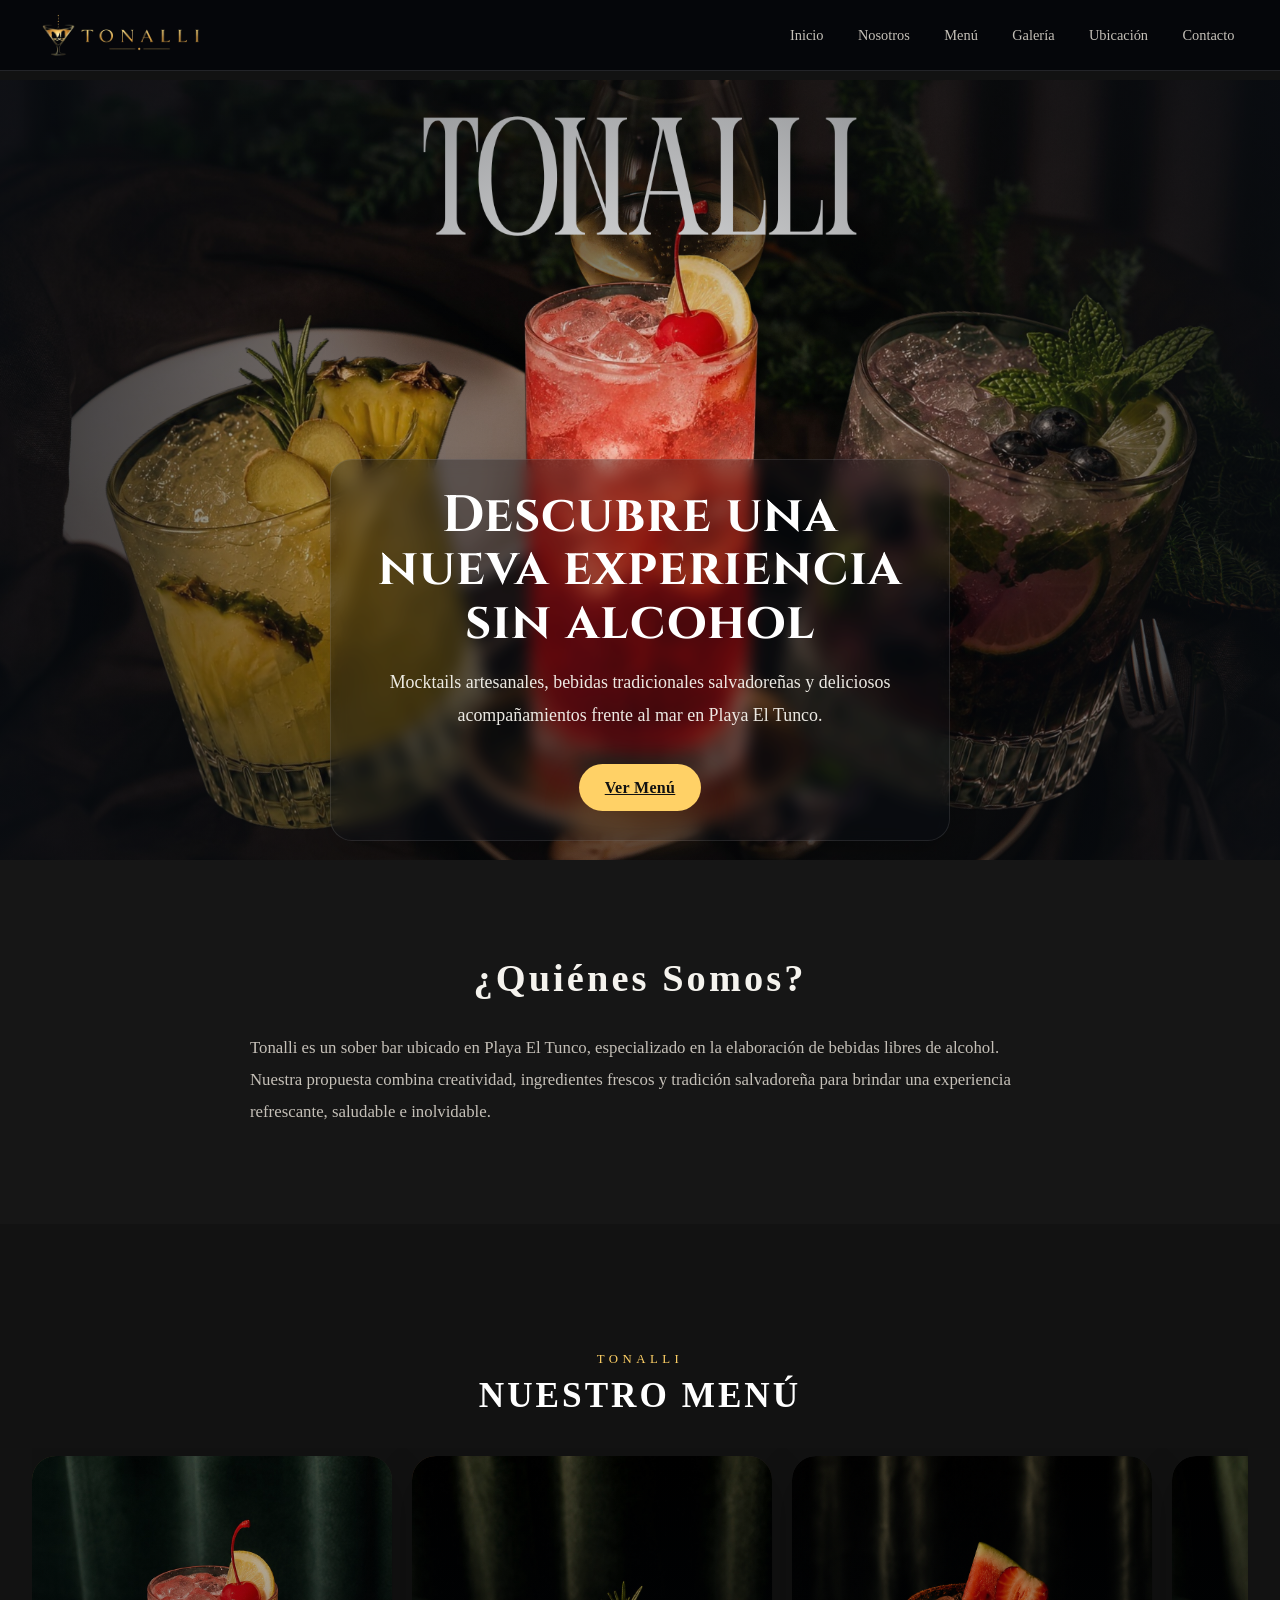
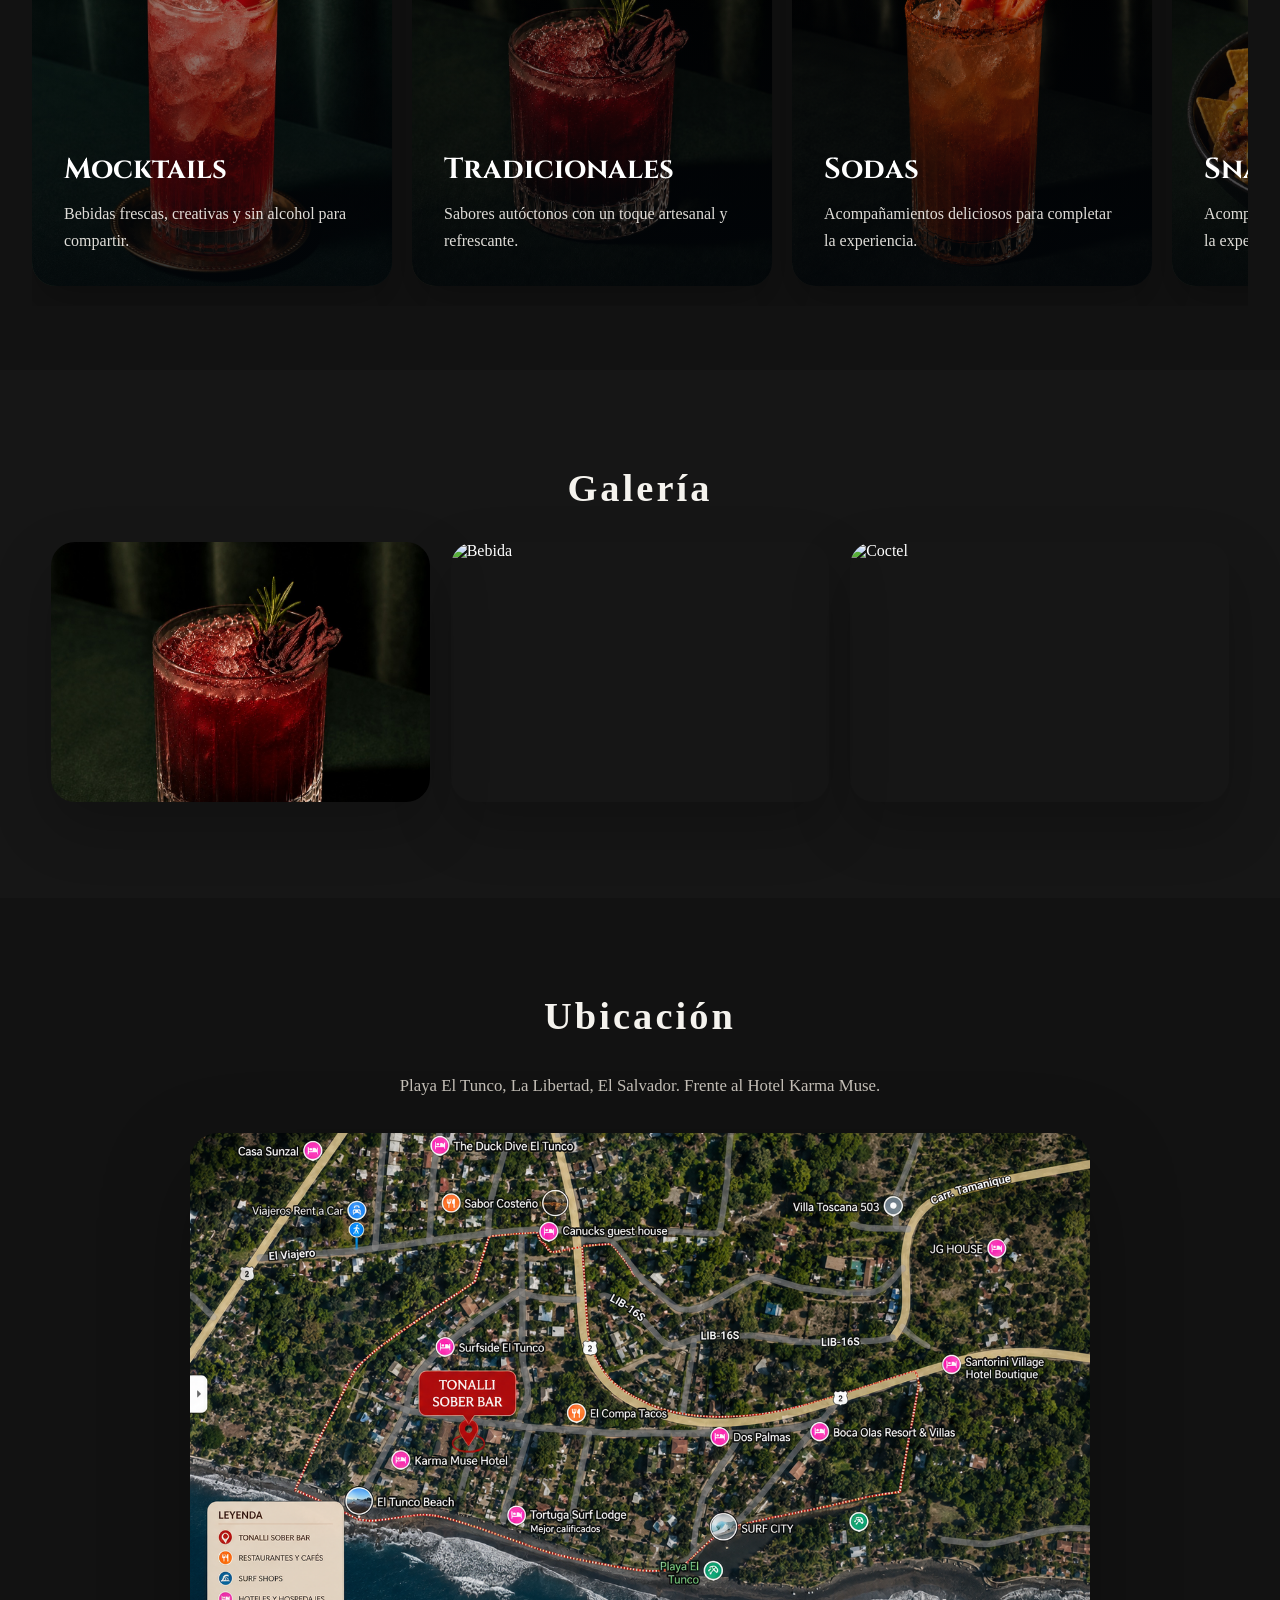
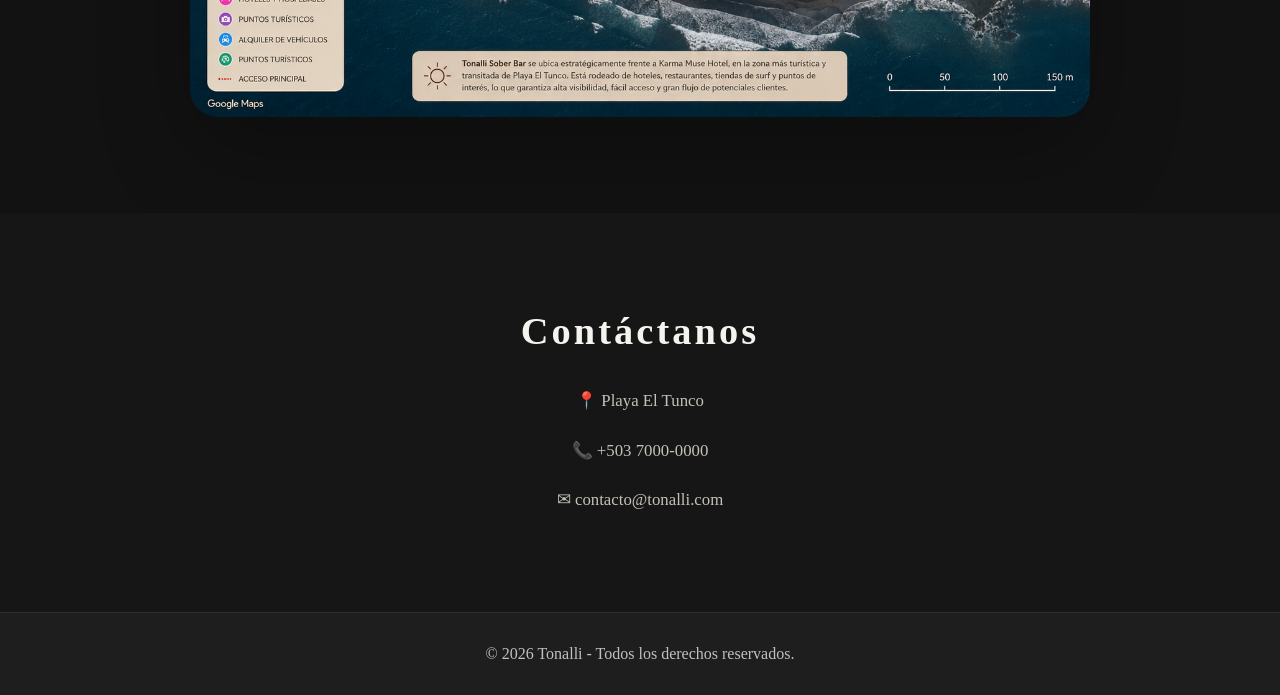
==== index.html @ d709a5d4 "Add files via upload" ====
<!DOCTYPE html>
<html lang="es">
<head>
    <meta charset="UTF-8">
    <meta name="viewport" content="width=device-width, initial-scale=1.0">
    <title>Tonalli | Mocktails & Bebidas Artesanales</title>
    <link rel="stylesheet" href="estilos.css">
    <link href="https://fonts.googleapis.com/css2?family=Cinzel:wght@400;700&family=Montserrat:wght@300;500;700&display=swap" rel="stylesheet">
</head>
<body>

<header>

    <div class="logo">
        <img src="imagenes/logo-nombre3.png" alt="Tonalli logo" class="logo-img">
    </div>

    <nav>
        <ul>
            <li><a href="#inicio">Inicio</a></li>
            <li><a href="#nosotros">Nosotros</a></li>
            <li><a href="#menu">Menú</a></li>
            <li><a href="#galeria">Galería</a></li>
            <li><a href="#ubicacion">Ubicación</a></li>
            <li><a href="#contacto">Contacto</a></li>
        </ul>
    </nav>

</header>
<div class="header-spacer"></div>
<section class="hero" id="inicio">

    <div class="contenido">

        <h1>Descubre una nueva experiencia sin alcohol</h1>

        <p>
            Mocktails artesanales, bebidas tradicionales salvadoreñas
            y deliciosos acompañamientos frente al mar en Playa El Tunco.
        </p>

        <a href="#menu" class="boton">Ver Menú</a>

    </div>

</section>

<section class="nosotros" id="nosotros">

<h2>¿Quiénes Somos?</h2>

<p>

Tonalli es un sober bar ubicado en Playa El Tunco, especializado en la elaboración
de bebidas libres de alcohol. Nuestra propuesta combina creatividad,
ingredientes frescos y tradición salvadoreña para brindar una experiencia
refrescante, saludable e inolvidable.

</p>

</section>

<section class="gallery-section editorial-section" id="menu">
    <div class="editorial-heading">
        <p class="editorial-kicker">TONALLI</p>
        <h2 class="section-title">Nuestro menú</h2>
    </div>

    <div class="editorial-gallery">
        <a href="mocktails.html" class="editorial-card editorial-card--mocktails">
            <div class="editorial-card__media">
                <img src="imagenes/shirley-temple.jpeg" alt="Mocktails Tonalli">
            </div>
            <div class="editorial-card__content">
       
                <h3>Mocktails</h3>
                <p>Bebidas frescas, creativas y sin alcohol para compartir.</p>
            </div>
        </a>

        <a href="tradicionales.html" class="editorial-card editorial-card--tradicionales">
            <div class="editorial-card__media">
                <img src="imagenes/Spicy Jamaica.jpeg" alt="Tradicionales Tonalli">
            </div>
            <div class="editorial-card__content">
          
                <h3>Tradicionales</h3>
                <p>Sabores autóctonos con un toque artesanal y refrescante.</p>
            </div>
        </a>

        <a href="sodas.html" class="editorial-card editorial-card--snacks">
            <div class="editorial-card__media">
                <img src="imagenes/soda-sandia.png" alt="Snacks Tonalli">
            </div>
            <div class="editorial-card__content">
            
                <h3>Sodas</h3>
                <p>Acompañamientos deliciosos para completar la experiencia.</p>
            </div>
        </a>

        <a href="snacks.html" class="editorial-card editorial-card--snacks">
            <div class="editorial-card__media">
                <img src="imagenes/nachos.jpeg" alt="Snacks Tonalli">
            </div>
            <div class="editorial-card__content">
            
                <h3>Snacks</h3>
                <p>Acompañamientos deliciosos para completar la experiencia.</p>
            </div>
        </a>
    </div>
</section>
    </main>


<section class="galeria" id="galeria">

<h2>Galería</h2>

<div class="imagenes">

<img src="imagenes/Spicy Jamaica.jpeg" alt="Mocktail">

<img src="https://www.resplendentkitchen.com/wp-content/uploads/2024/07/Blue-Lagoon-Mocktail06005.jpg" alt="Bebida">

<img src="https://www.moodymixologist.com/wp-content/uploads/2021/09/IMG_7251.jpg" alt="Coctel">

</div>

</section>

<section class="ubicacion" id="ubicacion">

<h2>Ubicación</h2>

<p>

Playa El Tunco, La Libertad, El Salvador.

Frente al Hotel Karma Muse.

</p>

<div class="ubicacion-imagen">
    <img src="imagenes/mapa.png" alt="Ubicación Tonalli en El Tunco">
</div>

</section>

<section class="contacto" id="contacto">

<h2>Contáctanos</h2>

<p>📍 Playa El Tunco</p>

<p>📞 +503 7000-0000</p>

<p>✉ contacto@tonalli.com</p>

</section>

<footer>

<p>

© 2026 Tonalli - Todos los derechos reservados.

</p>

</footer>

</body>
<script>
// Carousel buttons for .cards container
;(function(){
    const container = document.querySelector('.cards');
    const prev = document.querySelector('.cards-btn--prev');
    const next = document.querySelector('.cards-btn--next');
    if(!container || !prev || !next) return;

    const cards = Array.from(container.querySelectorAll('.card'));
    if(cards.length === 0) return;
    let currentIndex = 0;

    function cardIndexAtScroll(){
        const scrollLeft = container.scrollLeft;
        let nearest = 0;
        let minDist = Infinity;
        cards.forEach((card, idx) => {
            const dist = Math.abs(card.offsetLeft - scrollLeft);
            if(dist < minDist){ minDist = dist; nearest = idx; }
        });
        return nearest;
    }

    // update currentIndex on scroll (debounced)
    let scrollTimer = null;
    container.addEventListener('scroll', ()=>{
        if(scrollTimer) clearTimeout(scrollTimer);
        scrollTimer = setTimeout(()=>{
            currentIndex = cardIndexAtScroll();
        }, 120);
    });

    function scrollToCard(index){
        index = Math.max(0, Math.min(cards.length-1, index));
        const card = cards[index];
        const left = card.offsetLeft;
        container.scrollTo({ left: left, behavior: 'smooth' });
    }

    prev.addEventListener('click', () => {
        currentIndex = (currentIndex - 1 + cards.length) % cards.length; // wrap
        scrollToCard(currentIndex);
    });

    next.addEventListener('click', () => {
        currentIndex = (currentIndex + 1) % cards.length; // wrap
        scrollToCard(currentIndex);
    });

    // make buttons visible
    prev.style.display = 'flex';
    next.style.display = 'flex';
})();

    // Per-card vertical scrolling (show list of items inside each category)
    (function(){
        const cards = document.querySelectorAll('.card');
        cards.forEach(card => {
            const list = card.querySelector('.menu-items');
            if(!list) return;
            const btnUp = card.querySelector('.card-scroll--up');
            const btnDown = card.querySelector('.card-scroll--down');
            const items = Array.from(list.children);
            if(!btnUp || !btnDown || items.length === 0) return;

            function itemHeight(){
                const it = items[0];
                const style = getComputedStyle(it);
                const margin = parseFloat(style.marginTop) + parseFloat(style.marginBottom);
                return Math.ceil(it.offsetHeight + margin);
            }

            btnDown.addEventListener('click', ()=>{
                list.scrollBy({ top: itemHeight(), behavior: 'smooth' });
            });
            btnUp.addEventListener('click', ()=>{
                list.scrollBy({ top: -itemHeight(), behavior: 'smooth' });
            });
        });
    })();

    // Detect swipe left/right on the cards row: left swipe -> scroll down items of centered card
    (function(){
        const container = document.querySelector('.cards');
        if(!container) return;
        let startX = 0, startY = 0;
        container.addEventListener('touchstart', (e)=>{
            startX = e.touches[0].clientX;
            startY = e.touches[0].clientY;
        }, {passive:true});

        container.addEventListener('touchend', (e)=>{
            const endX = e.changedTouches[0].clientX;
            const endY = e.changedTouches[0].clientY;
            const dx = endX - startX;
            const dy = endY - startY;
            if(Math.abs(dx) < 40 || Math.abs(dx) <= Math.abs(dy)) return; // not a horizontal swipe

            // find centered card
            const cards = Array.from(container.querySelectorAll('.card'));
            if(cards.length === 0) return;
            const containerRect = container.getBoundingClientRect();
            const containerCenter = containerRect.left + containerRect.width/2;
            let nearest = 0, minDist = Infinity;
            cards.forEach((card, idx) => {
                const r = card.getBoundingClientRect();
                const center = r.left + r.width/2;
                const dist = Math.abs(center - containerCenter);
                if(dist < minDist){ minDist = dist; nearest = idx; }
            });

            const card = cards[nearest];
            const list = card.querySelector('.menu-items');
            if(!list) return;
            const item = list.querySelector('.menu-item');
            if(!item) return;
            const style = getComputedStyle(item);
            const margin = parseFloat(style.marginTop) + parseFloat(style.marginBottom);
            const itemH = Math.ceil(item.offsetHeight + margin);

            if(dx < 0){
                // left swipe -> scroll down list (show next items)
                list.scrollBy({ top: itemH, behavior: 'smooth' });
            } else {
                // right swipe -> scroll up list
                list.scrollBy({ top: -itemH, behavior: 'smooth' });
            }
        }, {passive:true});
    })();
</script>
</html>
---- estilos.css ----
﻿:root {
    color-scheme: dark;
    --bg: #08080b;
    --header-height: 60px;
    --surface: rgba(255, 255, 255, 0.08);
    --surface-strong: rgba(255, 255, 255, 0.12);
    --text: #f7f4ee;
    --text-muted: #c5c0b8;
    --accent: #ffd166;
    --accent-dark: #f4a261;
    --border: rgba(255, 255, 255, 0.12);
    --shadow: 0 24px 80px rgba(0, 0, 0, 0.26);
    --radius: 28px;
}

/* Ensure anchor targets account for fixed header */
[id] {
    scroll-margin-top: calc(var(--header-height) + 12px);
}

/* --- Integrated editorial menu --- */
.menu-editorial {
    display: grid;
    grid-template-columns: repeat(3, minmax(0, 1fr));
    gap: 1.25rem;
    margin-top: 1rem;
}

.menu-editorial__panel {
    background: rgba(255, 255, 255, 0.04);
    border: 1px solid rgba(255, 255, 255, 0.08);
    border-radius: 24px;
    padding: 1.4rem;
    box-shadow: 0 16px 40px rgba(0, 0, 0, 0.18);
    text-decoration: none;
    color: inherit;
    display: block;
}

.menu-editorial__link:hover,
.menu-editorial__link:focus {
    transform: translateY(-4px);
    border-color: rgba(255, 209, 102, 0.4);
    box-shadow: 0 20px 44px rgba(0, 0, 0, 0.24);
    transition: transform 0.2s ease, border-color 0.2s ease, box-shadow 0.2s ease;
}

.menu-editorial__header {
    margin-bottom: 1rem;
}

.menu-editorial__header h3 {
    font-family: 'Cinzel', serif;
    font-size: 1.45rem;
    color: var(--accent);
}

.menu-editorial__items {
    display: flex;
    flex-direction: column;
    gap: 0.9rem;
}

.menu-item {
    display: flex;
    align-items: center;
    gap: 0.9rem;
    padding: 0.75rem;
    border-radius: 16px;
    background: rgba(255, 255, 255, 0.05);
}

.menu-item img {
    width: 70px;
    height: 70px;
    object-fit: cover;
    border-radius: 12px;
    flex-shrink: 0;
}

.menu-text {
    display: flex;
    flex-direction: column;
    gap: 0.25rem;
    color: var(--text-muted);
    font-size: 0.95rem;
}

.menu-text strong {
    color: var(--text);
}

.price {
    color: var(--accent);
    font-weight: 700;
}

.category-page {
    padding: 1.7rem clamp(1rem, 4vw, 6rem) 2.5rem;
}

.category-hero {
    text-align: center;
    padding: 1.5rem 1rem 1rem;
}

.category-hero h1 {
    font-family: 'Cinzel', serif;
    font-size: clamp(2rem, 4vw, 3rem);
    margin-bottom: 0.6rem;
    color: var(--accent);
}

.category-hero p {
    max-width: 640px;
    margin: 0 auto 0.9rem;
    color: var(--text-muted);
    line-height: 1.7;
}

.category-list {
    display: grid;
    grid-template-columns: repeat(2, minmax(0, 1fr));
    gap: 0.75rem;
}

.category-card {
    background: rgba(255, 255, 255, 0.04);
    border: 1px solid rgba(255, 255, 255, 0.08);
    border-radius: 20px;
    padding: 0.85rem;
}

@media (max-width: 980px) {
    .category-list {
        grid-template-columns: 1fr;
    }
}

@media (max-width: 980px) {
    .menu-editorial {
        grid-template-columns: 1fr;
    }
}

* {
    margin: 0;
    padding: 0;
    box-sizing: border-box;
}

/* Evita que elementos interiores provoquen scroll horizontal */
html, body {
    overflow-x: hidden;
}

.hero {
    min-height: calc(100vh - 60px);
    padding: 1.5rem clamp(1rem, 4vw, 5rem) 1.25rem;
    display: flex;
    align-items: flex-end;
    justify-content: center;
    position: relative;
    overflow: hidden;
    background: url('imagenes/Inicio.png') top center / 140% no-repeat;
    background-color: #0b1119;
    background-blend-mode: normal;
}
img {
    display: block;
    max-width: 100%;
}

a {
    color: inherit;
}

header {
    position: fixed;
    top: 0;
    left: 0;
    right: 0;
    width: 100%;
    padding: 14px clamp(1rem, 2.5vw, 2rem);
    display: flex;
    justify-content: space-between;
    align-items: center;
    gap: 0.75rem;
    background: rgba(6, 7, 11, 0.96);
    backdrop-filter: blur(20px);
    border-bottom: 1px solid rgba(255, 255, 255, 0.12);
    z-index: 1000;
}

.header-spacer {
    height: 80px;
}

@media (max-width: 860px) {
    header {
        padding: 10px clamp(0.75rem, 2vw, 1.2rem);
        gap: 0.5rem;
    }

    .header-spacer {
        height: 120px;
    }

    header {
        flex-direction: column;
        align-items: stretch;
    }

    nav ul {
        justify-content: center;
    }

    .hero {
        min-height: calc(100svh - 120px);
        padding: 2rem 1rem 1.5rem;
    }

    .hero h1 {
        font-size: 2.2rem;
    }

    :root {
        --header-height: 120px;
    }
}


.logo {
    display: flex;
    align-items: center;
    justify-content: center;
}

.logo-img {
    width: 180px;
    height: auto;
    max-height: 110px;
    object-fit: contain;
    border-radius: 0;
    background: transparent;
    padding: 0;
    box-shadow: none;
}

nav ul {
    display: flex;
    flex-wrap: wrap;
    gap: 0.45rem;
    list-style: none;
}

nav a {
    color: var(--text-muted);
    text-decoration: none;
    padding: 0.55rem 0.85rem;
    border-radius: 999px;
    transition: transform 0.25s ease, background 0.25s ease, color 0.25s ease;
    font-size: 0.9rem;
}

nav a:hover,
nav a:focus {
    color: var(--text);
    background: rgba(255, 209, 102, 0.12);
    transform: translateY(-1px);
}

.hero {
    min-height: 75svh;
    padding: 1.5rem clamp(1rem, 4vw, 5rem) 1.25rem;
    display: flex;
    align-items: flex-end;
    justify-content: center;
    position: relative;
    overflow: hidden;
    background: url('imagenes/Inicio.png') top center / cover no-repeat;
    background-color: #0b1119;
    background-blend-mode: normal;
}

.hero::before {
    content: '';
    position: absolute;
    inset: 0;
    background: radial-gradient(circle at center, rgba(10, 14, 20, 0) 0%, rgba(10, 14, 20, 0.35) 48%, rgba(10, 14, 20, 0.80) 100%);
    pointer-events: none;
}

.contenido {
    position: relative;
    z-index: 1;
    width: min(100%, 620px);
    padding: clamp(1rem, 2.5vw, 1.8rem);
    border-radius: 22px;
    background: rgba(12, 19, 29, 0.30);
    border: 1px solid rgba(255, 255, 255, 0.10);
    box-shadow: 0 14px 28px rgba(0, 0, 0, 0.16);
    backdrop-filter: blur(8px);
    text-align: center;
}

.hero h1 {
    font-family: 'Cinzel', serif;
    font-size: clamp(2.2rem, 4vw, 3.2rem);
    line-height: 1.05;
    margin-bottom: 1rem;
    letter-spacing: 0.02em;
}

.hero p {
    max-width: 42rem;
    margin: 0 auto 2rem;
    font-size: clamp(1rem, 1.4vw, 1.25rem);
    line-height: 1.85;
    color: rgba(247, 244, 238, 0.95);
}

    .hero {
        min-height: calc(100vh - 120px);
        padding: 2.5rem 1rem 1.2rem;
        align-items: flex-end;
        background-position: top center;
        background-size: cover;
    }

.boton {
    display: inline-flex;
    align-items: center;
    justify-content: center;
    background: var(--accent);
    color: #111;
    padding: 1rem 2.4rem;
    border-radius: 999px;
    font-weight: 700;
    letter-spacing: 0.02em;
    transition: transform 0.2s ease, background 0.2s ease;
    box-shadow: 0 20px 40px rgba(255, 209, 102, 0.18);
}

.boton:hover {
    background: var(--accent-dark);
    transform: translateY(-2px);
}

section {
    padding: 6rem clamp(1rem, 4vw, 8rem);
}

/* Evita overflow accidental dentro de secciones */
section {
    overflow-x: hidden;
}

section:nth-of-type(even) {
    background: rgba(255, 255, 255, 0.015);
}

section h2 {
    text-align: center;
    margin-bottom: 2rem;
    font-size: clamp(2rem, 3vw, 3rem);
    letter-spacing: 0.08em;
    color: #f5f3ee;
}

.gallery-section {
    width: 100%;
    padding: 60px 0;
    overflow: hidden;
}

.gallery-section .section-title {
    text-align: center;
    font-family: 'Times New Roman', serif;
    font-size: 2.2rem;
    letter-spacing: 3px;
    margin-bottom: 30px;
    color: #ffffff;
    text-transform: uppercase;
}

.editorial-section {
    margin-top: 6rem;
    padding: 3rem clamp(1rem, 4vw, 2rem) 4rem;
    overflow: hidden;
}

.editorial-heading {
    max-width: 780px;
    margin: 0 auto 2rem;
    text-align: center;
}

.editorial-kicker {
    font-size: 0.8rem;
    letter-spacing: 0.35em;
    text-transform: uppercase;
    color: var(--accent);
    margin-bottom: 0.6rem;
}

.editorial-section .section-title {
    margin-bottom: 0.5rem;
}

.editorial-gallery {
    display: flex;
    gap: 1.25rem;
    overflow-x: auto;
    padding: 0.5rem 0 1.2rem;
    scroll-snap-type: x mandatory;
    scrollbar-width: thin;
    scrollbar-color: rgba(255,255,255,0.25) transparent;
}

.editorial-card {
    position: relative;
    min-width: min(82vw, 320px);
    height: 430px;
    border-radius: 24px;
    padding: 0;
    display: flex;
    flex-direction: column;
    justify-content: flex-end;
    overflow: hidden;
    scroll-snap-align: start;
    box-shadow: 0 18px 42px rgba(0, 0, 0, 0.24);
    text-decoration: none;
    color: inherit;
    cursor: pointer;
    transition: transform 0.2s ease, box-shadow 0.2s ease;
}

.editorial-card:hover,
.editorial-card:focus-visible {
    transform: translateY(-4px);
    box-shadow: 0 22px 48px rgba(0, 0, 0, 0.3);
}

.editorial-card::before {
    content: '';
    position: absolute;
    inset: 0;
    background: linear-gradient(180deg, rgba(0,0,0,0.12) 0%, rgba(2,6,10,0.82) 100%);
    z-index: 1;
}

.editorial-card__media {
    position: absolute;
    inset: 0;
    z-index: 0;
}

.editorial-card__media img {
    width: 100%;
    height: 100%;
    object-fit: cover;
    display: block;
}

.editorial-card__content {
    position: relative;
    z-index: 2;
    padding: 2rem;
}

.editorial-card__number {
    display: inline-block;
    margin-bottom: 0.75rem;
    font-size: 0.8rem;
    font-weight: 700;
    letter-spacing: 0.28em;
    color: var(--accent);
}

.editorial-card h3 {
    font-family: 'Cinzel', serif;
    font-size: 1.8rem;
    margin-bottom: 0.7rem;
}

.editorial-card p {
    color: rgba(247, 244, 238, 0.9);
    line-height: 1.7;
    max-width: 18rem;
}

.editorial-card--mocktails {
    background: linear-gradient(135deg, rgba(255, 209, 102, 0.22), rgba(10, 16, 24, 0.92));
}

.editorial-card--tradicionales {
    background: linear-gradient(135deg, rgba(244, 162, 97, 0.28), rgba(12, 19, 29, 0.92));
}

.editorial-card--snacks {
    background: linear-gradient(135deg, rgba(255, 255, 255, 0.12), rgba(12, 19, 29, 0.92));
}

.editorial-gallery::-webkit-scrollbar {
    height: 8px;
}

.editorial-gallery::-webkit-scrollbar-thumb {
    background: rgba(255,255,255,0.24);
    border-radius: 999px;
}

@media (min-width: 900px) {
    .editorial-section {
        margin-top: 5rem;
    }

    .editorial-card {
        min-width: min(32vw, 360px);
    }
}

@media (max-width: 700px) {
    .editorial-section {
        margin-top: 2.5rem;
    }
}

.nosotros p,
.contacto p,
.ubicacion p {
    max-width: 780px;
    margin: 0 auto;
    line-height: 1.9;
    color: var(--text-muted);
    font-size: 1.05rem;
}

.cards {
    display: grid;
    gap: 2.5rem;
    grid-template-columns: 1fr 1.2fr 1.25fr; /* centro y tercera columna más anchas */
    align-items: start;
    max-width: 1600px; /* ampliar contenedor para que las columnas quepan */
    margin: 0 auto;
    padding: 0 1.25rem;
    width: 100%;
    box-sizing: border-box;
}

/* Contenedor de cards con botones (carousel en pantallas pequeñas) */
.cards-container{
    position: relative;
}

.cards-btn{
    position: absolute;
    top: 50%;
    transform: translateY(-50%);
    width: 44px;
    height: 44px;
    border-radius: 999px;
    border: none;
    background: rgba(255,255,255,0.06);
    color: var(--accent);
    font-size: 1.4rem;
    display: none; /* visibles solo en móvil */
    align-items: center;
    justify-content: center;
    box-shadow: 0 8px 20px rgba(0,0,0,0.35);
    cursor: pointer !important;
    pointer-events: auto !important;
    z-index: 2000 !important;
}

.cards-btn--prev{
    left: 16px;
}
.cards-btn--next{
    right: 16px;
}

.card {
    background: rgba(255, 255, 255, 0.06);
    border-radius: 28px;
    border: 1px solid rgba(255, 255, 255, 0.08);
    padding: 2.4rem;
    box-shadow: 0 20px 60px rgba(0, 0, 0, 0.18);
    overflow: hidden;
    min-width: 0; /* permite que el grid reduzca la tarjeta sin forzar overflow */
}

/* botones para desplazar la lista dentro de cada card */
.card { position: relative; }
.card-scroll{
    position: absolute;
    right: 12px;
    width: 34px;
    height: 34px;
    border-radius: 8px;
    border: none;
    background: rgba(255,255,255,0.04);
    color: var(--accent);
    display: flex;
    align-items: center;
    justify-content: center;
    cursor: pointer;
    box-shadow: 0 8px 20px rgba(0,0,0,0.25);
}
.card-scroll--up{ top: 12px; }
.card-scroll--down{ bottom: 12px; }

/* menu-items scroll container: allow vertical scroll but hide scrollbar */
.menu-items{
    max-height: 520px;
    overflow-y: auto;
    padding-right: 8px;
}
.menu-items::-webkit-scrollbar{ width:8px; }
.menu-items::-webkit-scrollbar-thumb{ background: rgba(255,255,255,0.04); border-radius:999px; }

.card h3 {
    margin-bottom: 1.5rem;
    font-family: 'Cinzel', serif;
    font-size: clamp(1.6rem, 2.4vw, 2rem);
    letter-spacing: 0.02em;
    color: var(--accent);
    line-height: 1.05;
    text-align: center;
    white-space: normal;
    word-break: normal;
    overflow-wrap: break-word;
}

/* Evitar que títulos largos se partan; si no caben, la tercera columna es más ancha */
.card h3 {
    white-space: nowrap;
}

@media (max-width: 1120px) {
    .cards {
        grid-template-columns: repeat(2, minmax(0, 1fr));
        max-width: 1100px;
    }
    .card h3 {
        white-space: normal; /* permitir wrap en pantallas pequeñas */
    }
}

.menu-items {
    display: grid;
    gap: 1.25rem;
}

.menu-item {
    display: grid;
    grid-template-columns: 110px 1fr;
    gap: 1rem;
    align-items: center;
    padding: 1.6rem 1.35rem;
    border-radius: 24px;
    background: rgba(255, 255, 255, 0.06);
    border: 1px solid rgba(255, 255, 255, 0.08);
    transition: transform 0.25s ease, border-color 0.25s ease;
}

/* Permitir que columnas internas se encojan sin forzar overflow */
.menu-item,
.menu-text {
    min-width: 0;
}

.menu-text span {
    word-break: break-word;
}

.menu-item:hover {
    transform: translateY(-3px);
    border-color: rgba(255, 209, 102, 0.24);
}

.menu-item img {
    width: 110px;
    height: 110px;
    object-fit: cover;
    border-radius: 18px;
    box-shadow: 0 18px 34px rgba(0, 0, 0, 0.2);
}

.menu-text strong {
    display: block;
    color: #fff;
    font-family: 'Cinzel', serif;
    font-size: 1rem;
    letter-spacing: 0.07em;
    text-transform: uppercase;
    margin-bottom: 0.4rem;
}

.menu-text span {
    display: block;
    font-size: 0.95rem;
    color: rgba(247, 244, 238, 0.78);
}

.price {
    margin-top: 0.75rem;
    color: var(--accent);
    font-family: 'Cinzel', serif;
    font-size: 1.15rem;
}

.imagenes {
    display: grid;
    grid-template-columns: repeat(3, minmax(0, 1fr));
    gap: 1.3rem;
}

.imagenes img {
    width: 100%;
    height: 260px;
    object-fit: cover;
    border-radius: 24px;
    box-shadow: 0 24px 60px rgba(0, 0, 0, 0.22);
    transition: transform 0.35s ease, filter 0.35s ease;
}

.imagenes img:hover {
    transform: translateY(-6px) scale(1.02);
    filter: saturate(1.1);
}

.ubicacion {
    text-align: center;
}

.ubicacion-imagen {
    margin-top: 2rem;
    display: flex;
    justify-content: center;
}

.ubicacion-imagen img {
    width: 100%;
    max-width: 900px;
    border-radius: 28px;
    box-shadow: 0 32px 90px rgba(0, 0, 0, 0.28);
}

.contacto {
    text-align: center;
}

.contacto p {
    margin-top: 1.1rem;
}

footer {
    background: rgba(255, 255, 255, 0.05);
    color: rgba(255, 255, 255, 0.72);
    text-align: center;
    padding: 2rem clamp(1rem, 3vw, 8rem);
    border-top: 1px solid rgba(255, 255, 255, 0.08);
}

@media (max-width: 1120px) {
    .cards {
        grid-template-columns: repeat(2, minmax(0, 1fr));
    }

    .imagenes {
        grid-template-columns: repeat(2, minmax(0, 1fr));
    }
}

@media (max-width: 860px) {
    header {
        flex-direction: column;
        align-items: stretch;
        padding: 1.1rem 1rem;
    }

    nav ul {
        justify-content: center;
    }

    .hero {
        min-height: calc(90svh - 64px);
        padding: 2.5rem 1rem 1.2rem;
        align-items: flex-end;
    }

    .hero h1 {
        font-size: 2.2rem;
    }

    .cards,
    .imagenes {
        grid-template-columns: 1fr;
    }

    .cards {
        display: flex;
        gap: 1rem;
        overflow-x: auto;
        scroll-snap-type: x mandatory;
        -webkit-overflow-scrolling: touch;
        padding-bottom: 1rem;
    }

    .cards > .card {
        min-width: calc(100% - 2rem);
        scroll-snap-align: start;
    }

    .cards-btn {
        display: flex;
    }

    .menu-item {
        grid-template-columns: 80px 1fr;
    }

    .cards > .card:last-child h3 {
        white-space: nowrap;
    }

    .menu-item {
        grid-template-columns: 1fr;
        text-align: left;
    }

    .menu-item img {
        width: 100%;
        height: 220px;
    }

    .boton {
        width: 100%;
        padding: 1rem 1.2rem;
    }
}

/* Ajustes específicos para móviles pequeños: filas compactas con thumbnail a la izquierda */
@media (max-width: 480px) {
    .hero {
        min-height: calc(92svh - 64px);
        padding: 2.2rem 0.75rem 1rem;
        align-items: flex-end;
    }

    .hero h1 {
        font-size: 1.75rem;
        margin-bottom: 0.75rem;
    }

    .hero {
        min-height: calc(100vh - 120px);
        padding: 2.2rem 0.75rem 1rem;
        align-items: flex-end;
        background-position: top center;
        background-size: cover;
    }
        padding: 1rem 0.9rem;
        border-radius: 22px;
        margin-top: 1rem;
    }

    .boton {
        padding: 0.9rem 1.6rem;
    }

    .cards {
        gap: 1.25rem;
        padding: 0 0.75rem;
    }

    .card {
        padding: 1rem;
        border-radius: 18px;
    }

    .card h3 {
        font-size: 1.4rem;
        text-align: left;
        margin-left: 0.25rem;
    }

    .menu-item {
        grid-template-columns: 72px 1fr !important;
        gap: 0.75rem;
        padding: 0.9rem;
        align-items: center;
    }

    .menu-item img {
        width: 72px !important;
        height: 72px !important;
        object-fit: cover;
        border-radius: 12px;
    }

    .menu-text strong {
        font-size: 0.95rem;
    }

    .menu-text span {
        font-size: 0.92rem;
    }

    .price {
        font-size: 1rem;
    }
}
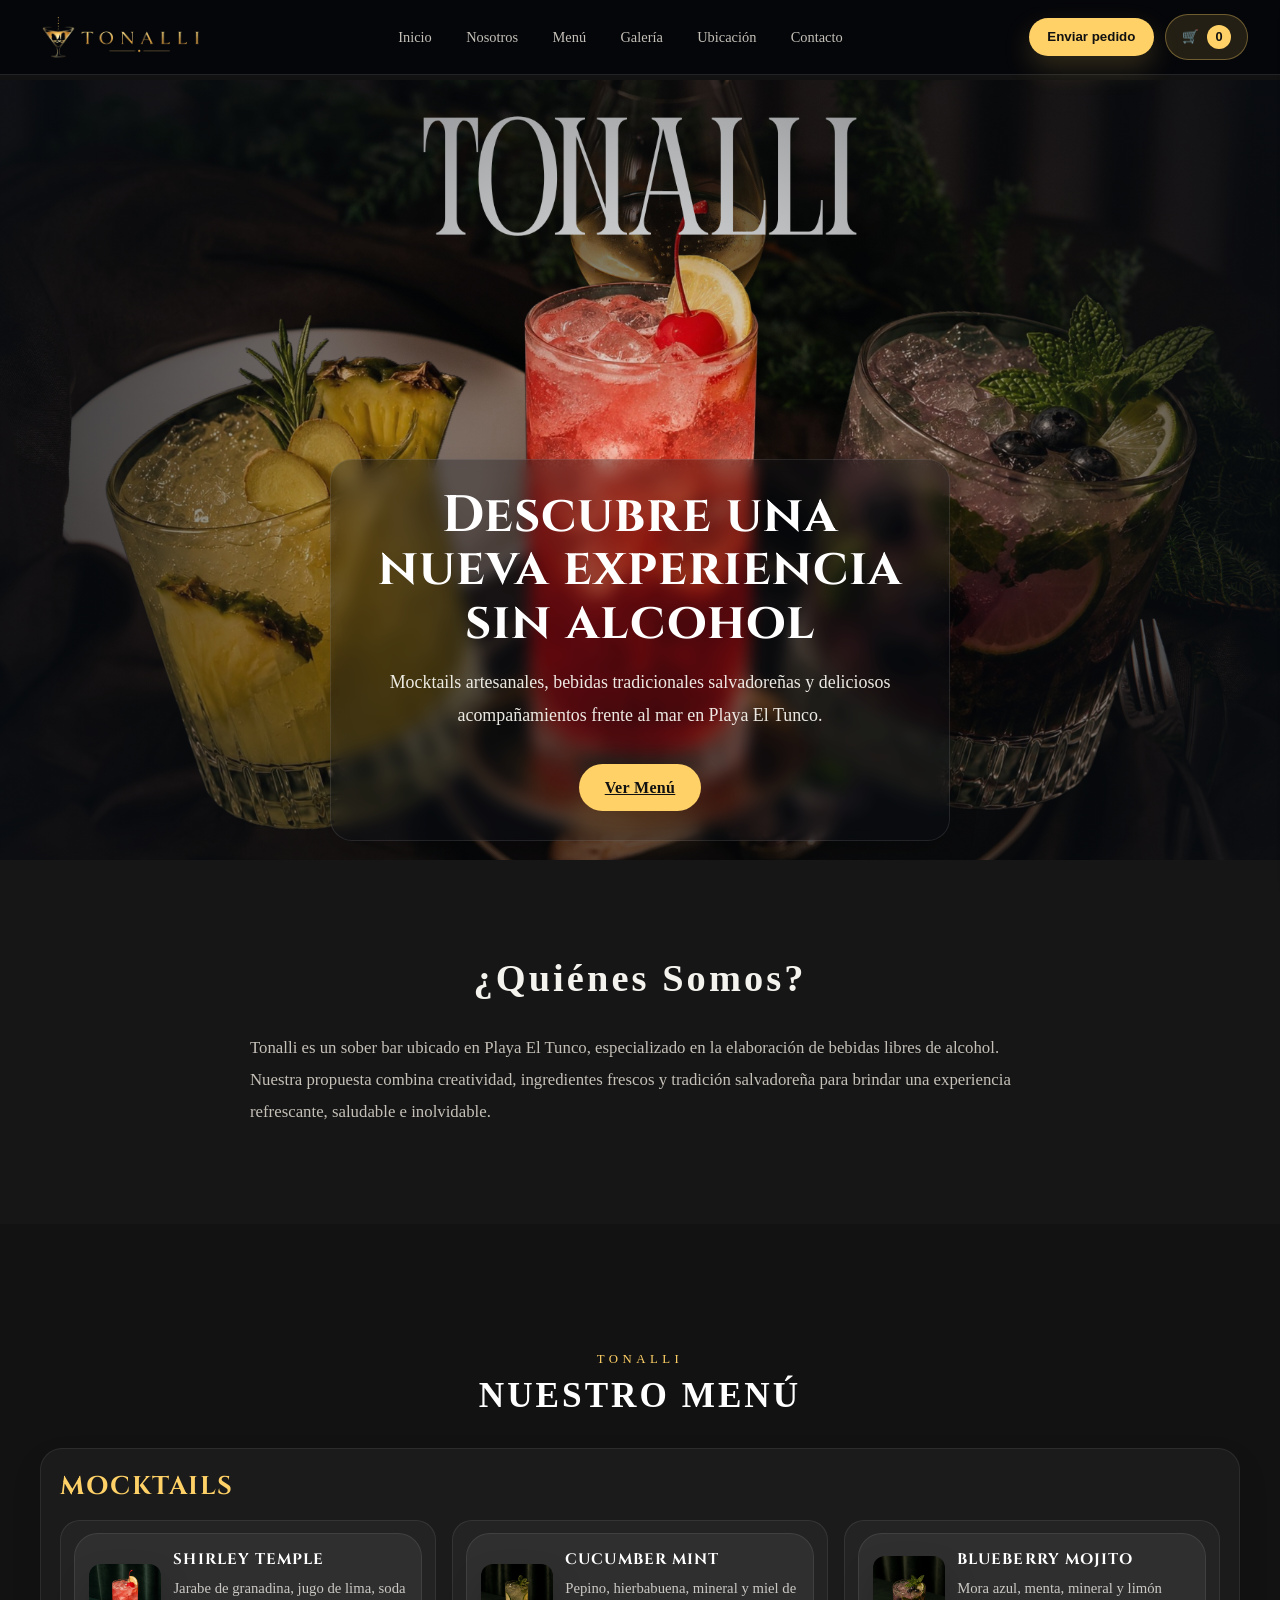
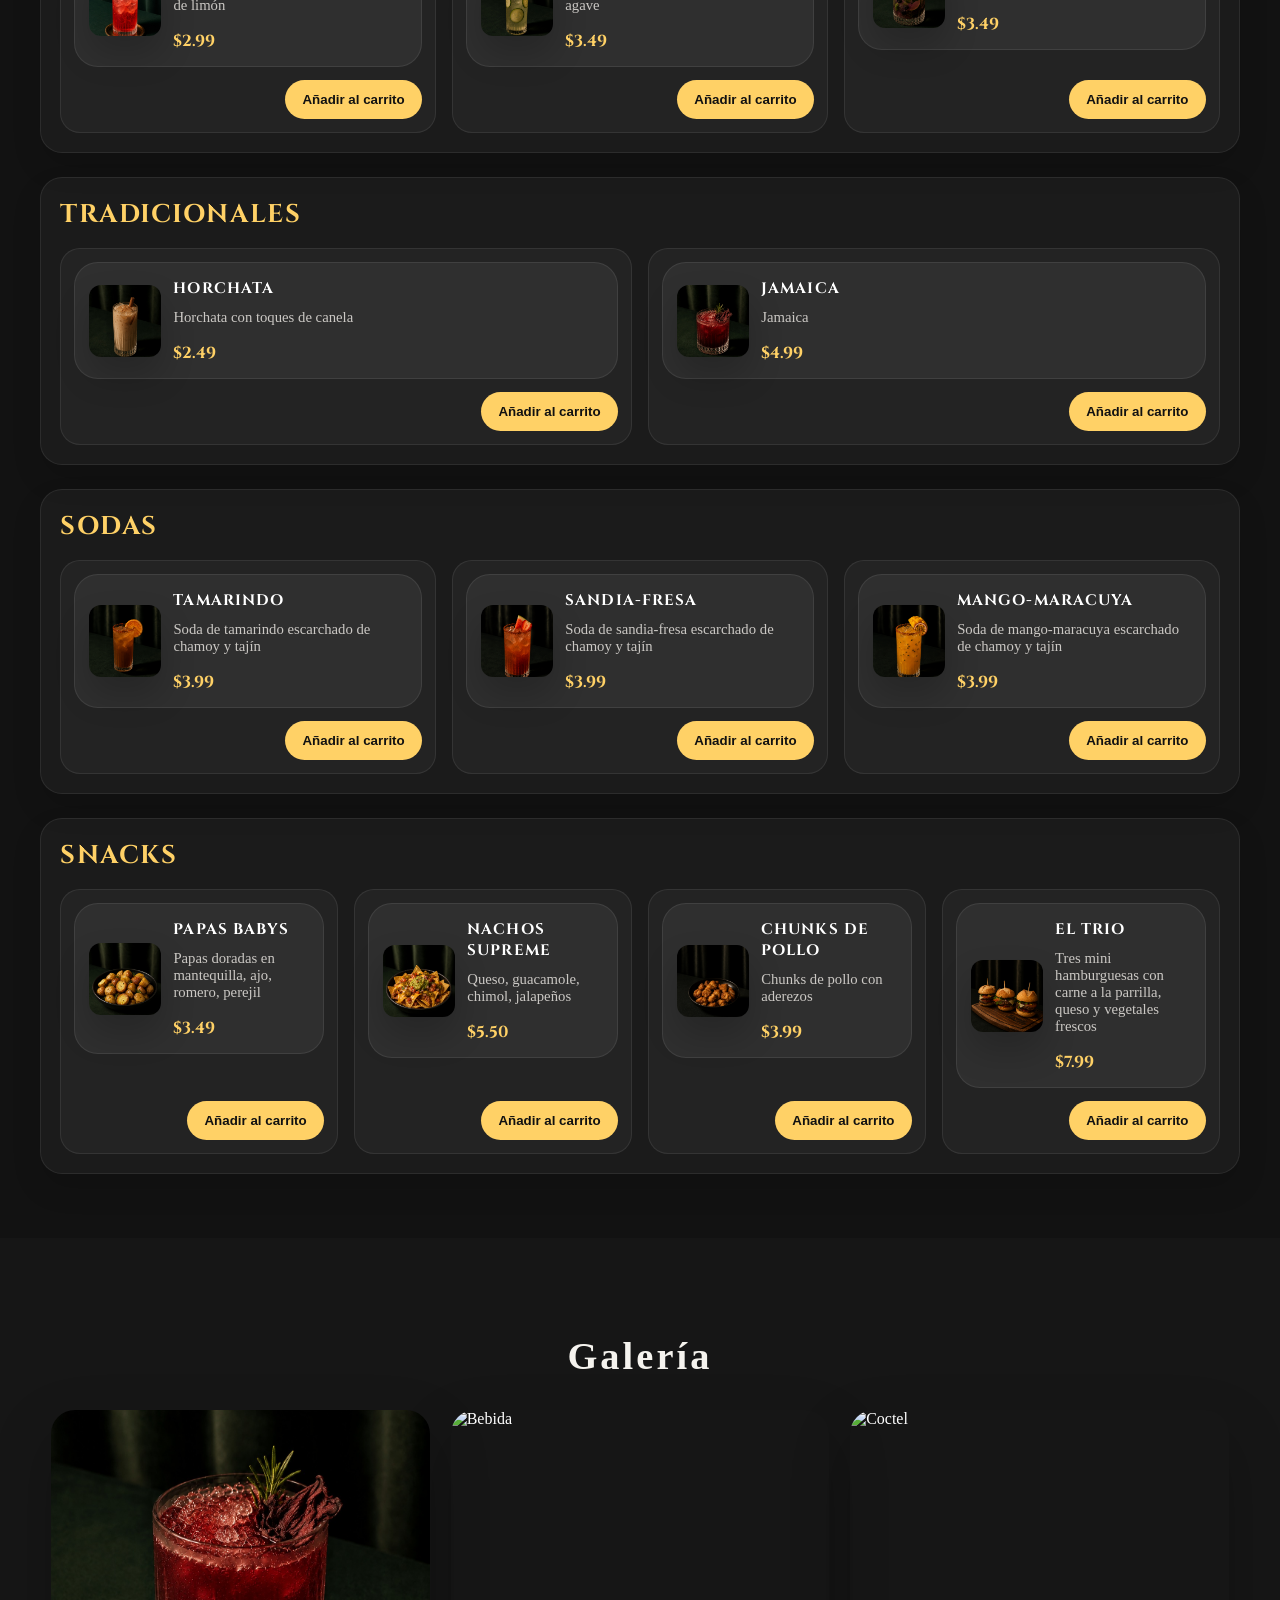
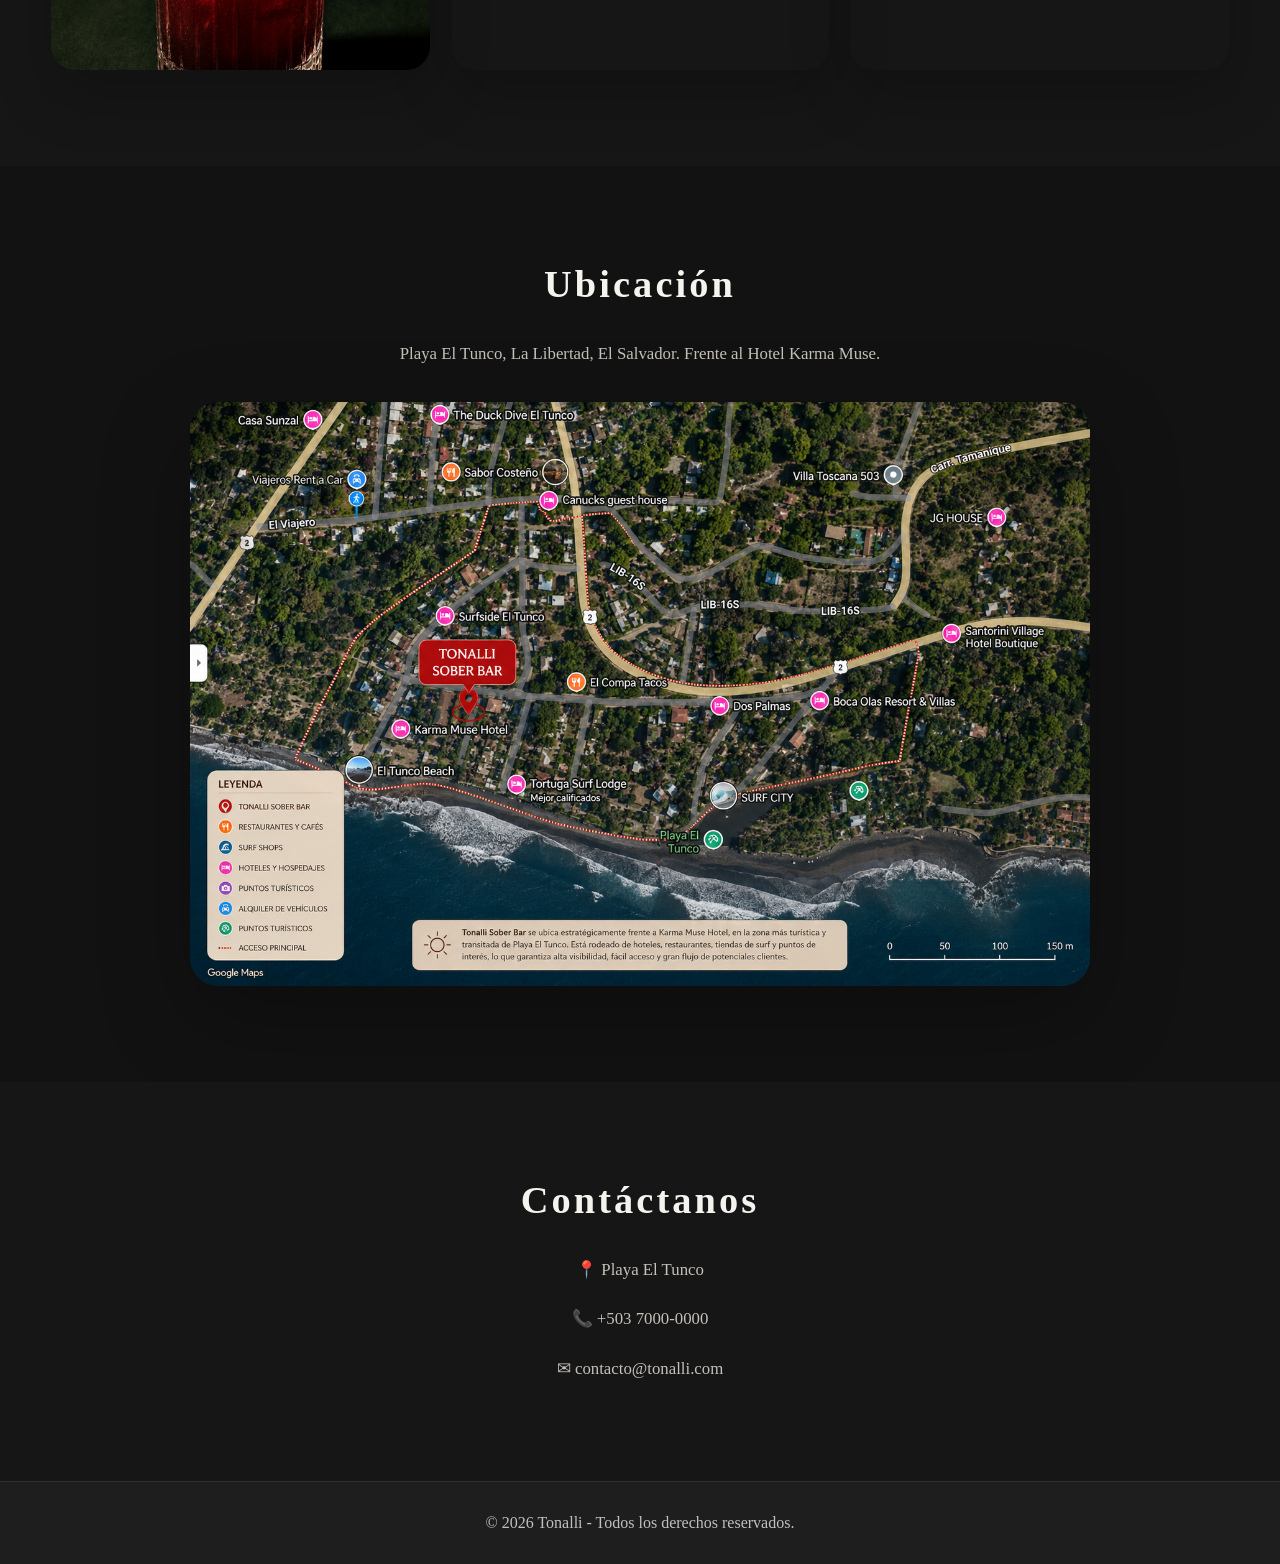
==== commit 9a30a8e3: "Add files via upload" ====
--- a/index.html
+++ b/index.html
@@ -26,6 +26,14 @@
         </ul>
     </nav>
 
+    <div class="cart-actions">
+        <button type="button" class="checkout-btn">Enviar pedido</button>
+        <button type="button" class="cart-toggle" aria-label="Abrir carrito">
+            <span>🛒</span>
+            <span id="cart-count">0</span>
+        </button>
+    </div>
+
 </header>
 <div class="header-spacer"></div>
 <section class="hero" id="inicio">
@@ -66,50 +74,122 @@
         <h2 class="section-title">Nuestro menú</h2>
     </div>
 
-    <div class="editorial-gallery">
-        <a href="mocktails.html" class="editorial-card editorial-card--mocktails">
-            <div class="editorial-card__media">
-                <img src="imagenes/shirley-temple.jpeg" alt="Mocktails Tonalli">
+    <div class="menu-completo">
+        <div class="menu-grupo">
+            <h3>Mocktails</h3>
+            <div class="menu-grid">
+                <article class="category-card product-item" data-name="Shirley Temple" data-price="2.99">
+                    <div class="menu-item">
+                        <img src="imagenes/shirley-temple.jpeg" alt="Shirley Temple">
+                        <div class="menu-text"><strong>Shirley Temple</strong><span>Jarabe de granadina, jugo de lima, soda de limón</span><div class="price">$2.99</div></div>
+                    </div>
+                    <div class="product-actions"><button type="button" class="add-to-cart">Añadir al carrito</button></div>
+                </article>
+
+                <article class="category-card product-item" data-name="Cucumber Mint" data-price="3.49">
+                    <div class="menu-item">
+                        <img src="imagenes/cucumber-mint.jpeg" alt="Cucumber Mint">
+                        <div class="menu-text"><strong>Cucumber Mint</strong><span>Pepino, hierbabuena, mineral y miel de agave</span><div class="price">$3.49</div></div>
+                    </div>
+                    <div class="product-actions"><button type="button" class="add-to-cart">Añadir al carrito</button></div>
+                </article>
+
+                <article class="category-card product-item" data-name="Blueberry Mojito" data-price="3.49">
+                    <div class="menu-item">
+                        <img src="imagenes/blueberry-mojito.jpeg" alt="Blueberry Mojito">
+                        <div class="menu-text"><strong>Blueberry Mojito</strong><span>Mora azul, menta, mineral y limón</span><div class="price">$3.49</div></div>
+                    </div>
+                    <div class="product-actions"><button type="button" class="add-to-cart">Añadir al carrito</button></div>
+                </article>
             </div>
-            <div class="editorial-card__content">
-       
-                <h3>Mocktails</h3>
-                <p>Bebidas frescas, creativas y sin alcohol para compartir.</p>
+        </div>
+
+        <div class="menu-grupo">
+            <h3>Tradicionales</h3>
+            <div class="menu-grid">
+                <article class="category-card product-item" data-name="Horchata" data-price="2.49">
+                    <div class="menu-item">
+                        <img src="imagenes/Horchata.jpeg" alt="Horchata">
+                        <div class="menu-text"><strong>Horchata</strong><span>Horchata con toques de canela</span><div class="price">$2.49</div></div>
+                    </div>
+                    <div class="product-actions"><button type="button" class="add-to-cart">Añadir al carrito</button></div>
+                </article>
+
+                <article class="category-card product-item" data-name="Jamaica" data-price="4.99">
+                    <div class="menu-item">
+                        <img src="imagenes/Spicy Jamaica.jpeg" alt="Jamaica">
+                        <div class="menu-text"><strong>Jamaica</strong><span>Jamaica</span><div class="price">$4.99</div></div>
+                    </div>
+                    <div class="product-actions"><button type="button" class="add-to-cart">Añadir al carrito</button></div>
+                </article>
             </div>
-        </a>
-
-        <a href="tradicionales.html" class="editorial-card editorial-card--tradicionales">
-            <div class="editorial-card__media">
-                <img src="imagenes/Spicy Jamaica.jpeg" alt="Tradicionales Tonalli">
+        </div>
+
+        <div class="menu-grupo">
+            <h3>Sodas</h3>
+            <div class="menu-grid">
+                <article class="category-card product-item" data-name="Tamarindo" data-price="3.99">
+                    <div class="menu-item">
+                        <img src="imagenes/soda-tamarindo.png" alt="Tamarindo">
+                        <div class="menu-text"><strong>Tamarindo</strong><span>Soda de tamarindo escarchado de chamoy y tajín</span><div class="price">$3.99</div></div>
+                    </div>
+                    <div class="product-actions"><button type="button" class="add-to-cart">Añadir al carrito</button></div>
+                </article>
+
+                <article class="category-card product-item" data-name="Sandia-fresa" data-price="3.99">
+                    <div class="menu-item">
+                        <img src="imagenes/soda-sandia.png" alt="Sandia-fresa">
+                        <div class="menu-text"><strong>Sandia-fresa</strong><span>Soda de sandia-fresa escarchado de chamoy y tajín</span><div class="price">$3.99</div></div>
+                    </div>
+                    <div class="product-actions"><button type="button" class="add-to-cart">Añadir al carrito</button></div>
+                </article>
+
+                <article class="category-card product-item" data-name="Mango-Maracuya" data-price="3.99">
+                    <div class="menu-item">
+                        <img src="imagenes/soda-maracuya.png" alt="Mango-Maracuya">
+                        <div class="menu-text"><strong>Mango-Maracuya</strong><span>Soda de mango-maracuya escarchado de chamoy y tajín</span><div class="price">$3.99</div></div>
+                    </div>
+                    <div class="product-actions"><button type="button" class="add-to-cart">Añadir al carrito</button></div>
+                </article>
             </div>
-            <div class="editorial-card__content">
-          
-                <h3>Tradicionales</h3>
-                <p>Sabores autóctonos con un toque artesanal y refrescante.</p>
+        </div>
+
+        <div class="menu-grupo">
+            <h3>Snacks</h3>
+            <div class="menu-grid">
+                <article class="category-card product-item" data-name="Papas Babys" data-price="3.49">
+                    <div class="menu-item">
+                        <img src="imagenes/papas.jpeg" alt="Papas Babys">
+                        <div class="menu-text"><strong>Papas Babys</strong><span>Papas doradas en mantequilla, ajo, romero, perejil</span><div class="price">$3.49</div></div>
+                    </div>
+                    <div class="product-actions"><button type="button" class="add-to-cart">Añadir al carrito</button></div>
+                </article>
+
+                <article class="category-card product-item" data-name="Nachos supreme" data-price="5.50">
+                    <div class="menu-item">
+                        <img src="imagenes/nachos.jpeg" alt="Nachos supreme">
+                        <div class="menu-text"><strong>Nachos supreme</strong><span>Queso, guacamole, chimol, jalapeños</span><div class="price">$5.50</div></div>
+                    </div>
+                    <div class="product-actions"><button type="button" class="add-to-cart">Añadir al carrito</button></div>
+                </article>
+
+                <article class="category-card product-item" data-name="Chunks de pollo" data-price="3.99">
+                    <div class="menu-item">
+                        <img src="imagenes/chunks.png" alt="Chunks de pollo">
+                        <div class="menu-text"><strong>Chunks de pollo</strong><span>Chunks de pollo con aderezos</span><div class="price">$3.99</div></div>
+                    </div>
+                    <div class="product-actions"><button type="button" class="add-to-cart">Añadir al carrito</button></div>
+                </article>
+
+                <article class="category-card product-item" data-name="El trio" data-price="7.99">
+                    <div class="menu-item">
+                        <img src="imagenes/mini.png" alt="El trio">
+                        <div class="menu-text"><strong>El trio</strong><span>Tres mini hamburguesas con carne a la parrilla, queso y vegetales frescos</span><div class="price">$7.99</div></div>
+                    </div>
+                    <div class="product-actions"><button type="button" class="add-to-cart">Añadir al carrito</button></div>
+                </article>
             </div>
-        </a>
-
-        <a href="sodas.html" class="editorial-card editorial-card--snacks">
-            <div class="editorial-card__media">
-                <img src="imagenes/soda-sandia.png" alt="Snacks Tonalli">
-            </div>
-            <div class="editorial-card__content">
-            
-                <h3>Sodas</h3>
-                <p>Acompañamientos deliciosos para completar la experiencia.</p>
-            </div>
-        </a>
-
-        <a href="snacks.html" class="editorial-card editorial-card--snacks">
-            <div class="editorial-card__media">
-                <img src="imagenes/nachos.jpeg" alt="Snacks Tonalli">
-            </div>
-            <div class="editorial-card__content">
-            
-                <h3>Snacks</h3>
-                <p>Acompañamientos deliciosos para completar la experiencia.</p>
-            </div>
-        </a>
+        </div>
     </div>
 </section>
     </main>
@@ -171,7 +251,21 @@
 
 </footer>
 
+<div class="cart-overlay" id="cart-overlay"></div>
+<aside class="cart-panel" id="cart-panel" aria-label="Carrito de compras">
+    <div class="cart-panel__header">
+        <h3>Mi pedido</h3>
+        <button type="button" class="cart-close" id="cart-close" aria-label="Cerrar carrito">✕</button>
+    </div>
+    <ul id="cart-items"></ul>
+    <div class="cart-panel__footer">
+        <div class="cart-total">Total: <span id="cart-total">$0.00</span></div>
+        <button type="button" class="boton cart-submit checkout-btn">Enviar pedido</button>
+    </div>
+</aside>
+
 </body>
+<script src="carrito.js"></script>
 <script>
 // Carousel buttons for .cards container
 ;(function(){
--- a/estilos.css
+++ b/estilos.css
@@ -217,7 +217,15 @@
 
     .hero {
         min-height: calc(100svh - 120px);
-        padding: 2rem 1rem 1.5rem;
+        padding: 0 1rem 1.5rem;
+        background-position: center 92%;
+        background-size: cover;
+    }
+
+    .contenido {
+        margin-top: 0;
+        padding: 1.1rem 0.9rem;
+        transform: translateY(0.2rem);
     }
 
     .hero h1 {
@@ -267,6 +275,236 @@
 nav a:focus {
     color: var(--text);
     background: rgba(255, 209, 102, 0.12);
+    transform: translateY(-1px);
+}
+
+.cart-actions {
+    display: flex;
+    align-items: center;
+    gap: 0.7rem;
+}
+
+.checkout-btn {
+    display: inline-flex;
+    align-items: center;
+    justify-content: center;
+    background: var(--accent);
+    color: #111;
+    border: none;
+    border-radius: 999px;
+    padding: 0.72rem 1.15rem;
+    font-weight: 700;
+    cursor: pointer;
+    box-shadow: 0 12px 28px rgba(255, 209, 102, 0.18);
+}
+
+.cart-toggle {
+    display: inline-flex;
+    align-items: center;
+    gap: 0.5rem;
+    background: rgba(255, 209, 102, 0.12);
+    border: 1px solid rgba(255, 209, 102, 0.35);
+    color: var(--text);
+    border-radius: 999px;
+    padding: 0.62rem 1rem;
+    font-weight: 700;
+    cursor: pointer;
+}
+
+@media (max-width: 860px) {
+    .cart-actions {
+        position: fixed;
+        top: 8.5rem;
+        left: 50%;
+        transform: translateX(-50%);
+        width: min(92vw, 420px);
+        z-index: 1100;
+        display: flex;
+        align-items: center;
+        gap: 0.75rem;
+        padding: 0.2rem 0.25rem;
+    }
+
+    .checkout-btn {
+        flex: 1;
+        min-height: 46px;
+        font-size: 1rem;
+    }
+
+    .cart-toggle {
+        min-width: 74px;
+        justify-content: center;
+    }
+}
+
+#cart-count {
+    min-width: 1.5rem;
+    height: 1.5rem;
+    display: inline-flex;
+    align-items: center;
+    justify-content: center;
+    border-radius: 999px;
+    background: var(--accent);
+    color: #111;
+    font-size: 0.8rem;
+}
+
+.cart-overlay {
+    position: fixed;
+    inset: 0;
+    background: rgba(6, 7, 11, 0.62);
+    opacity: 0;
+    pointer-events: none;
+    transition: opacity 0.2s ease;
+    z-index: 1000;
+}
+
+.cart-overlay.is-visible {
+    opacity: 1;
+    pointer-events: auto;
+}
+
+.cart-panel {
+    position: fixed;
+    top: 0;
+    right: 0;
+    width: min(92vw, 420px);
+    height: 100vh;
+    background: rgba(10, 14, 20, 0.98);
+    border-left: 1px solid rgba(255, 255, 255, 0.12);
+    box-shadow: -12px 0 30px rgba(0, 0, 0, 0.22);
+    transform: translateX(110%);
+    transition: transform 0.25s ease;
+    display: flex;
+    flex-direction: column;
+    z-index: 1100;
+    padding: 1.3rem 1rem 1rem;
+}
+
+.cart-panel.is-open {
+    transform: translateX(0);
+}
+
+.cart-panel__header {
+    display: flex;
+    align-items: center;
+    justify-content: space-between;
+    margin-bottom: 1rem;
+    padding-bottom: 0.8rem;
+    border-bottom: 1px solid rgba(255, 255, 255, 0.1);
+}
+
+.cart-panel__header h3 {
+    color: var(--accent);
+    font-family: 'Cinzel', serif;
+}
+
+.cart-close {
+    background: transparent;
+    border: 1px solid rgba(255, 255, 255, 0.15);
+    color: var(--text);
+    width: 2.2rem;
+    height: 2.2rem;
+    border-radius: 50%;
+    cursor: pointer;
+}
+
+#cart-items {
+    list-style: none;
+    display: flex;
+    flex-direction: column;
+    gap: 0.8rem;
+    overflow-y: auto;
+    padding-right: 0.25rem;
+    flex: 1;
+}
+
+.cart-item {
+    display: flex;
+    justify-content: space-between;
+    gap: 0.75rem;
+    background: rgba(255, 255, 255, 0.04);
+    border: 1px solid rgba(255, 255, 255, 0.08);
+    border-radius: 16px;
+    padding: 0.8rem 0.9rem;
+}
+
+.cart-item__name {
+    font-weight: 700;
+    margin-bottom: 0.2rem;
+}
+
+.cart-item__meta {
+    color: var(--text-muted);
+    font-size: 0.8rem;
+}
+
+.cart-item__controls {
+    display: flex;
+    align-items: center;
+    gap: 0.45rem;
+    color: var(--text);
+    font-weight: 700;
+}
+
+.qty-btn {
+    width: 1.8rem;
+    height: 1.8rem;
+    border-radius: 50%;
+    border: none;
+    background: var(--accent);
+    color: #111;
+    font-weight: 700;
+    cursor: pointer;
+}
+
+.empty-cart {
+    color: var(--text-muted);
+    text-align: center;
+    padding: 1.4rem 0;
+}
+
+.cart-panel__footer {
+    padding-top: 1rem;
+    border-top: 1px solid rgba(255, 255, 255, 0.1);
+    display: flex;
+    flex-direction: column;
+    gap: 0.9rem;
+}
+
+.cart-total {
+    display: flex;
+    justify-content: space-between;
+    font-weight: 700;
+    font-size: 1.05rem;
+}
+
+.cart-submit {
+    width: 100%;
+    border: none;
+    cursor: pointer;
+}
+
+.product-actions {
+    padding-top: 0.8rem;
+    display: flex;
+    justify-content: flex-end;
+}
+
+.add-to-cart {
+    border: none;
+    background: var(--accent);
+    color: #111;
+    font-weight: 700;
+    padding: 0.75rem 1.1rem;
+    border-radius: 999px;
+    cursor: pointer;
+    transition: transform 0.2s ease, background 0.2s ease;
+}
+
+.add-to-cart:hover,
+.add-to-cart:focus {
+    background: var(--accent-dark);
     transform: translateY(-1px);
 }
 
@@ -509,6 +747,48 @@
 .editorial-gallery::-webkit-scrollbar-thumb {
     background: rgba(255,255,255,0.24);
     border-radius: 999px;
+}
+
+.menu-completo {
+    display: flex;
+    flex-direction: column;
+    gap: 1.5rem;
+    max-width: 1200px;
+    margin: 0 auto;
+}
+
+.menu-grupo {
+    background: rgba(255, 255, 255, 0.04);
+    border: 1px solid rgba(255, 255, 255, 0.08);
+    border-radius: 22px;
+    padding: 1.2rem;
+    box-shadow: 0 14px 30px rgba(0, 0, 0, 0.12);
+}
+
+.menu-grupo h3 {
+    color: var(--accent);
+    font-family: 'Cinzel', serif;
+    font-size: clamp(1.5rem, 2vw, 2rem);
+    margin-bottom: 1rem;
+    letter-spacing: 0.06em;
+    text-transform: uppercase;
+}
+
+.menu-grid {
+    display: grid;
+    grid-template-columns: repeat(auto-fit, minmax(240px, 1fr));
+    gap: 1rem;
+}
+
+.menu-grid .category-card {
+    height: 100%;
+    display: flex;
+    flex-direction: column;
+    justify-content: space-between;
+}
+
+.menu-grid .product-item {
+    padding: 0.8rem;
 }
 
 @media (min-width: 900px) {
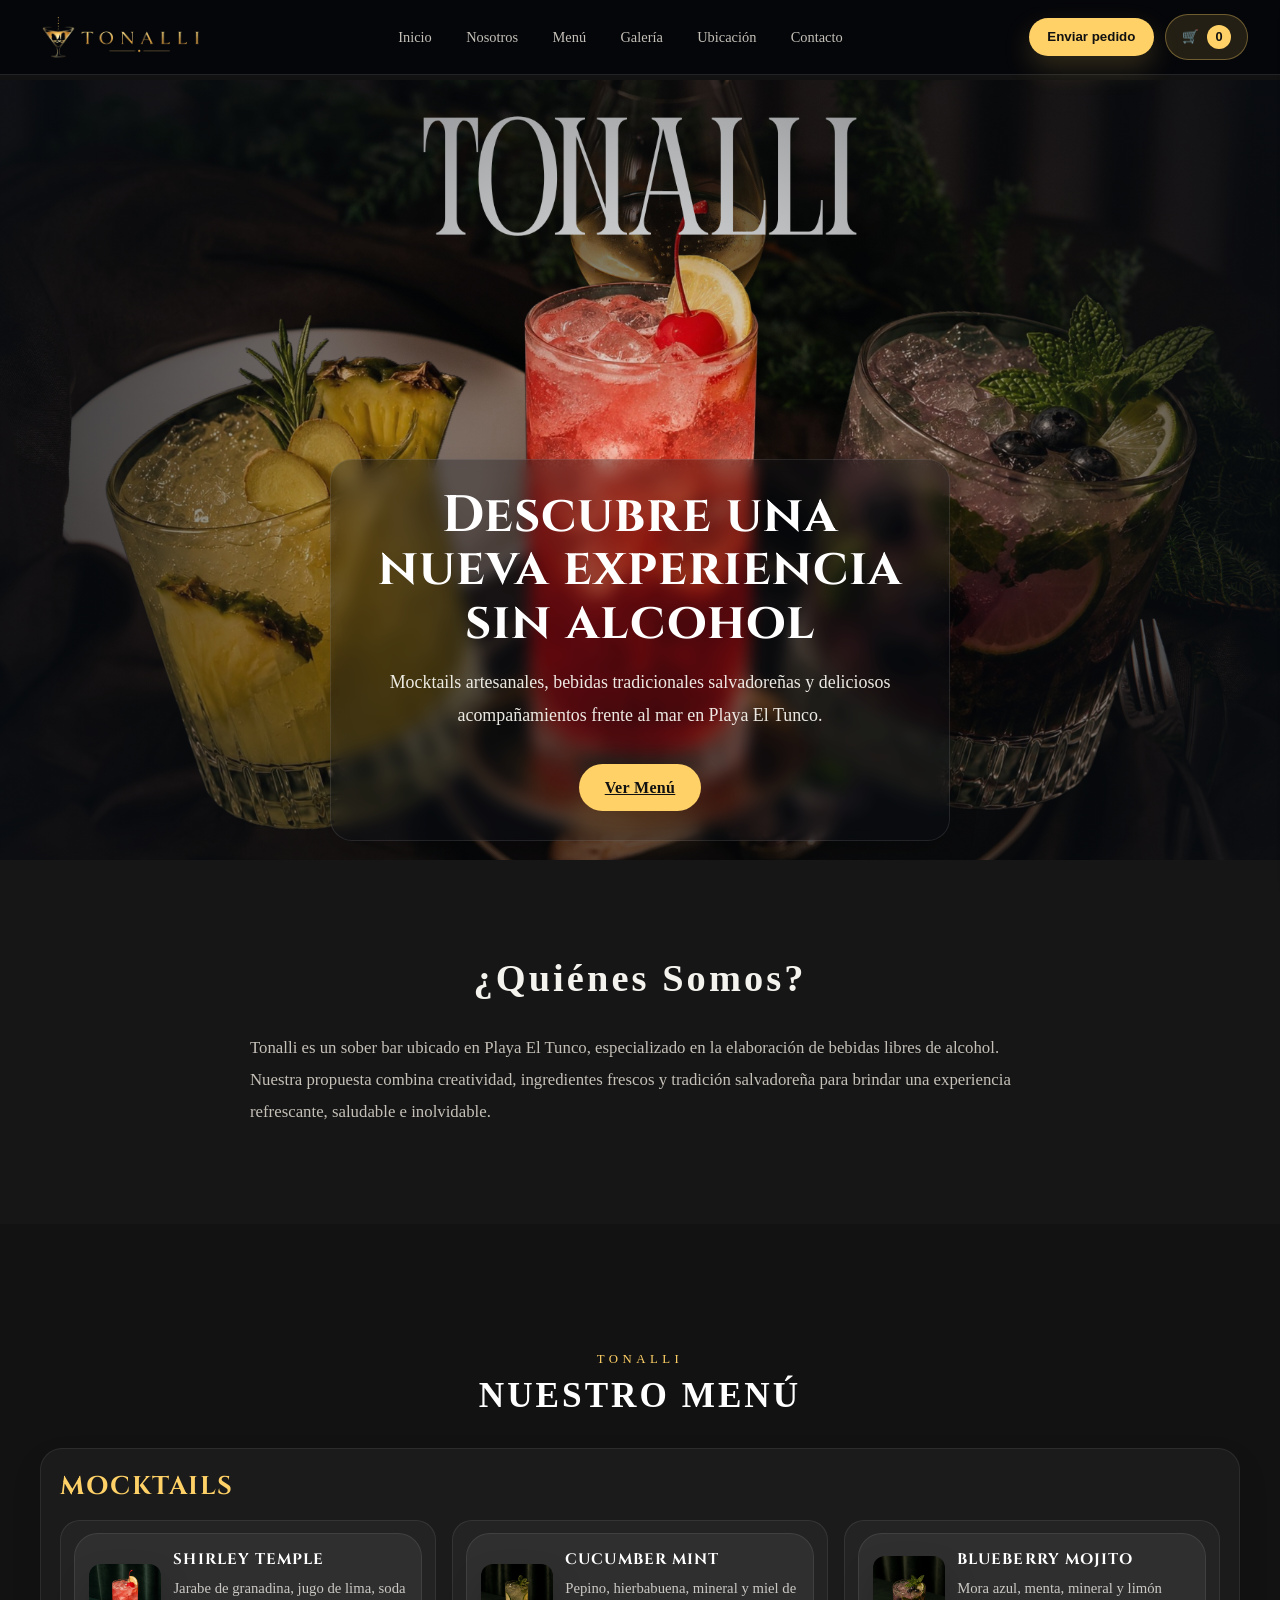
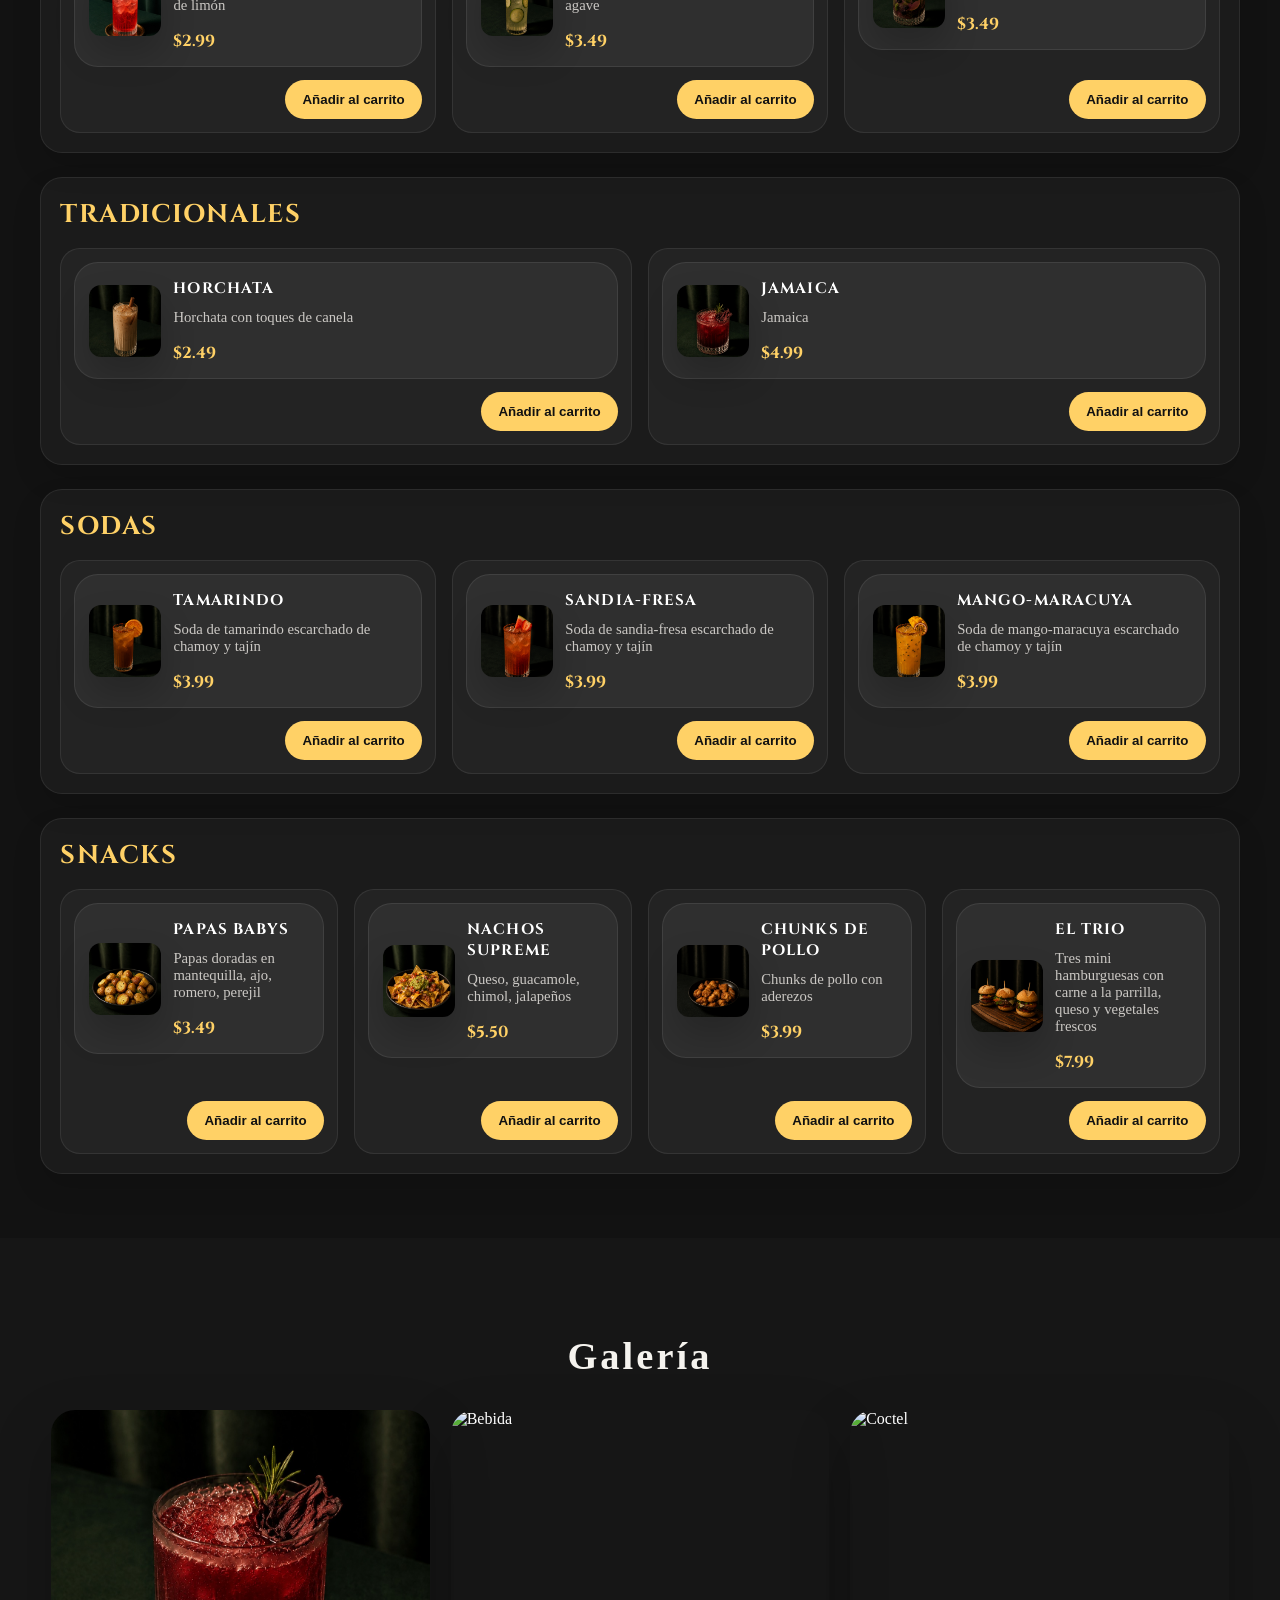
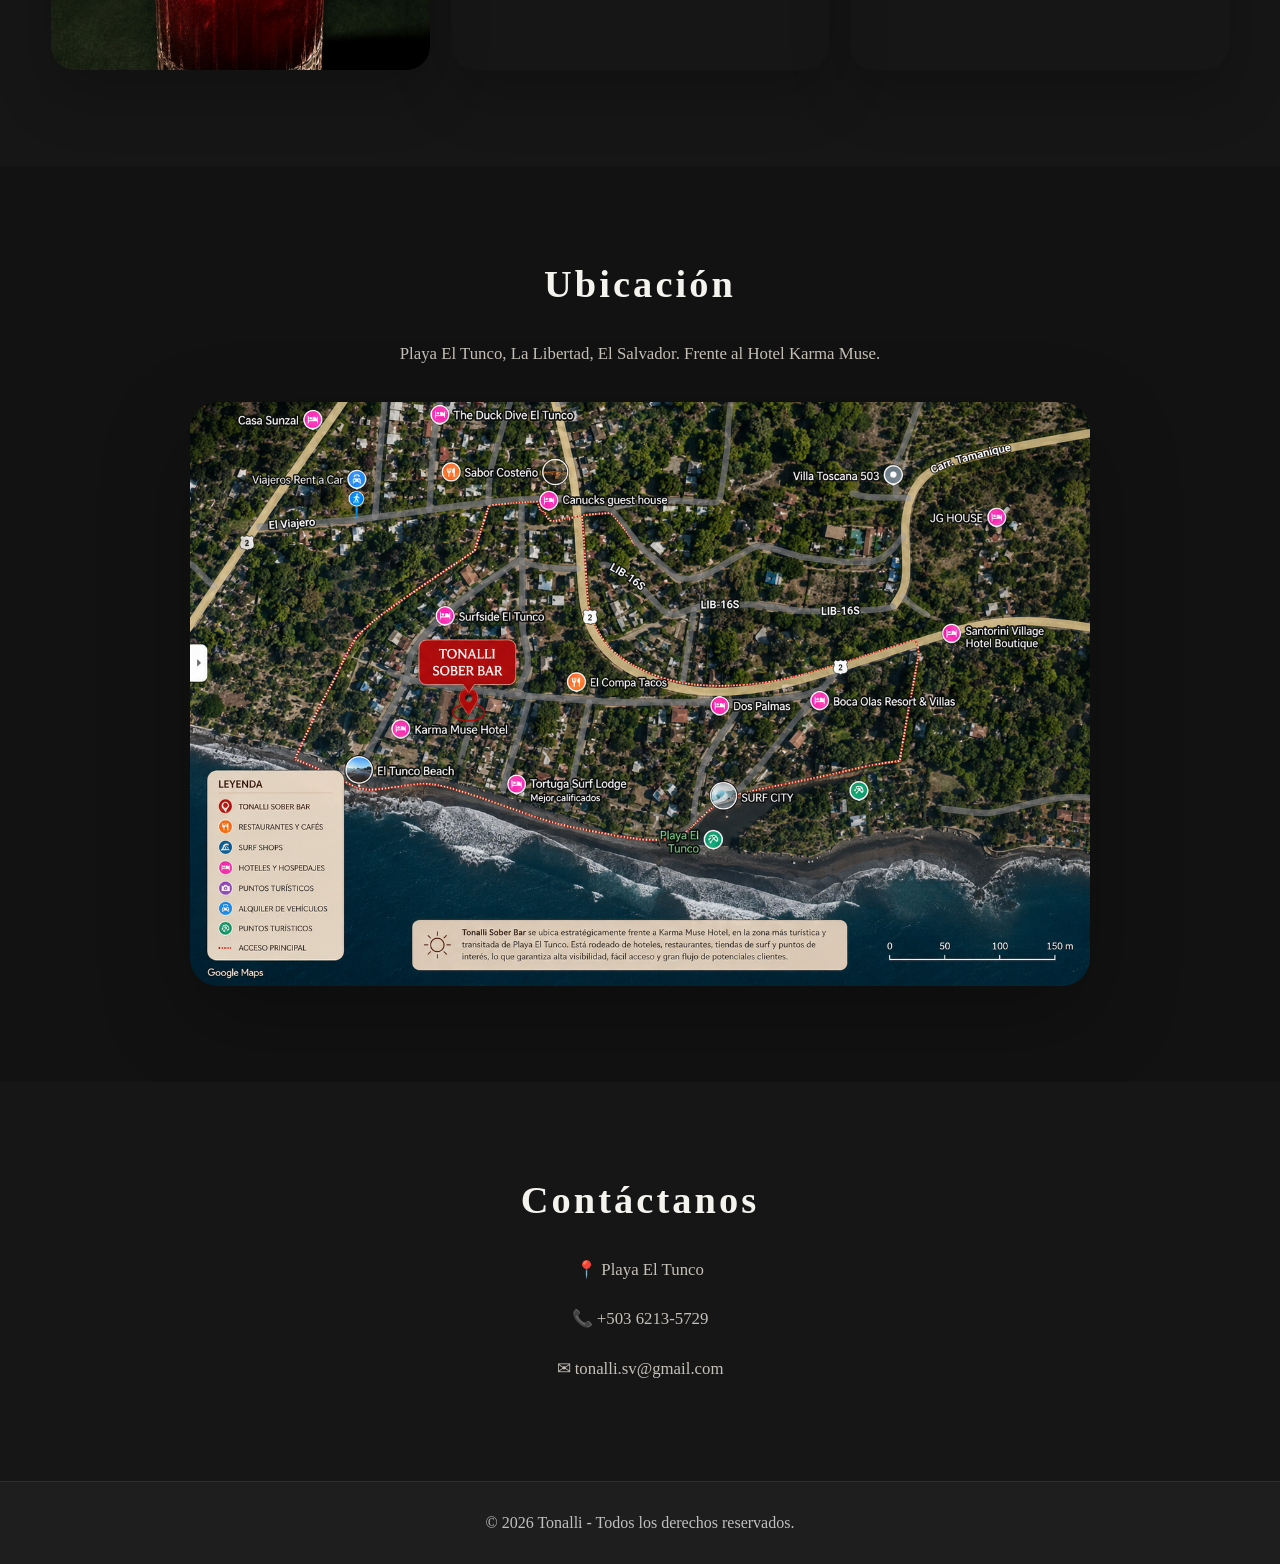
==== commit 6c67ce1f: "Add files via upload" ====
--- a/index.html
+++ b/index.html
@@ -235,9 +235,9 @@
 
 <p>📍 Playa El Tunco</p>
 
-<p>📞 +503 7000-0000</p>
-
-<p>✉ contacto@tonalli.com</p>
+<p>📞 +503 6213-5729</p>
+
+<p>✉ tonalli.sv@gmail.com</p>
 
 </section>
 
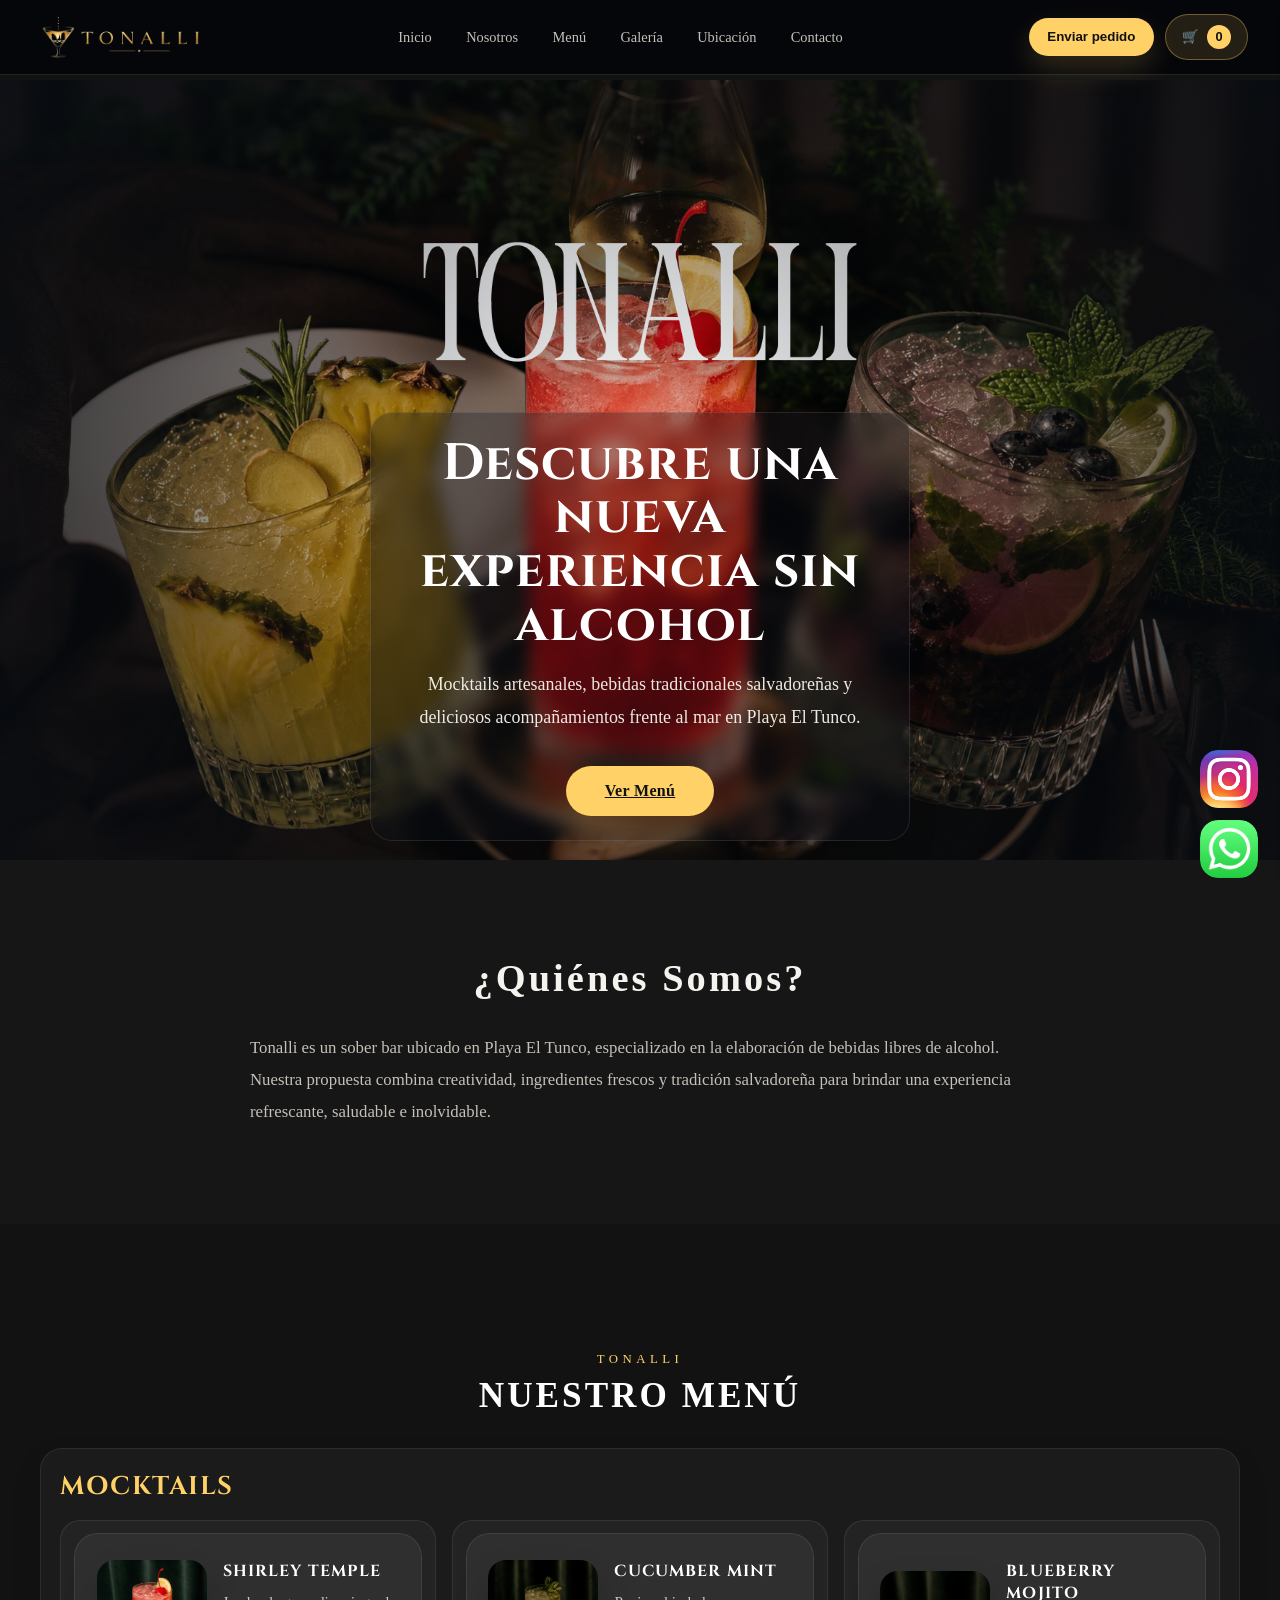
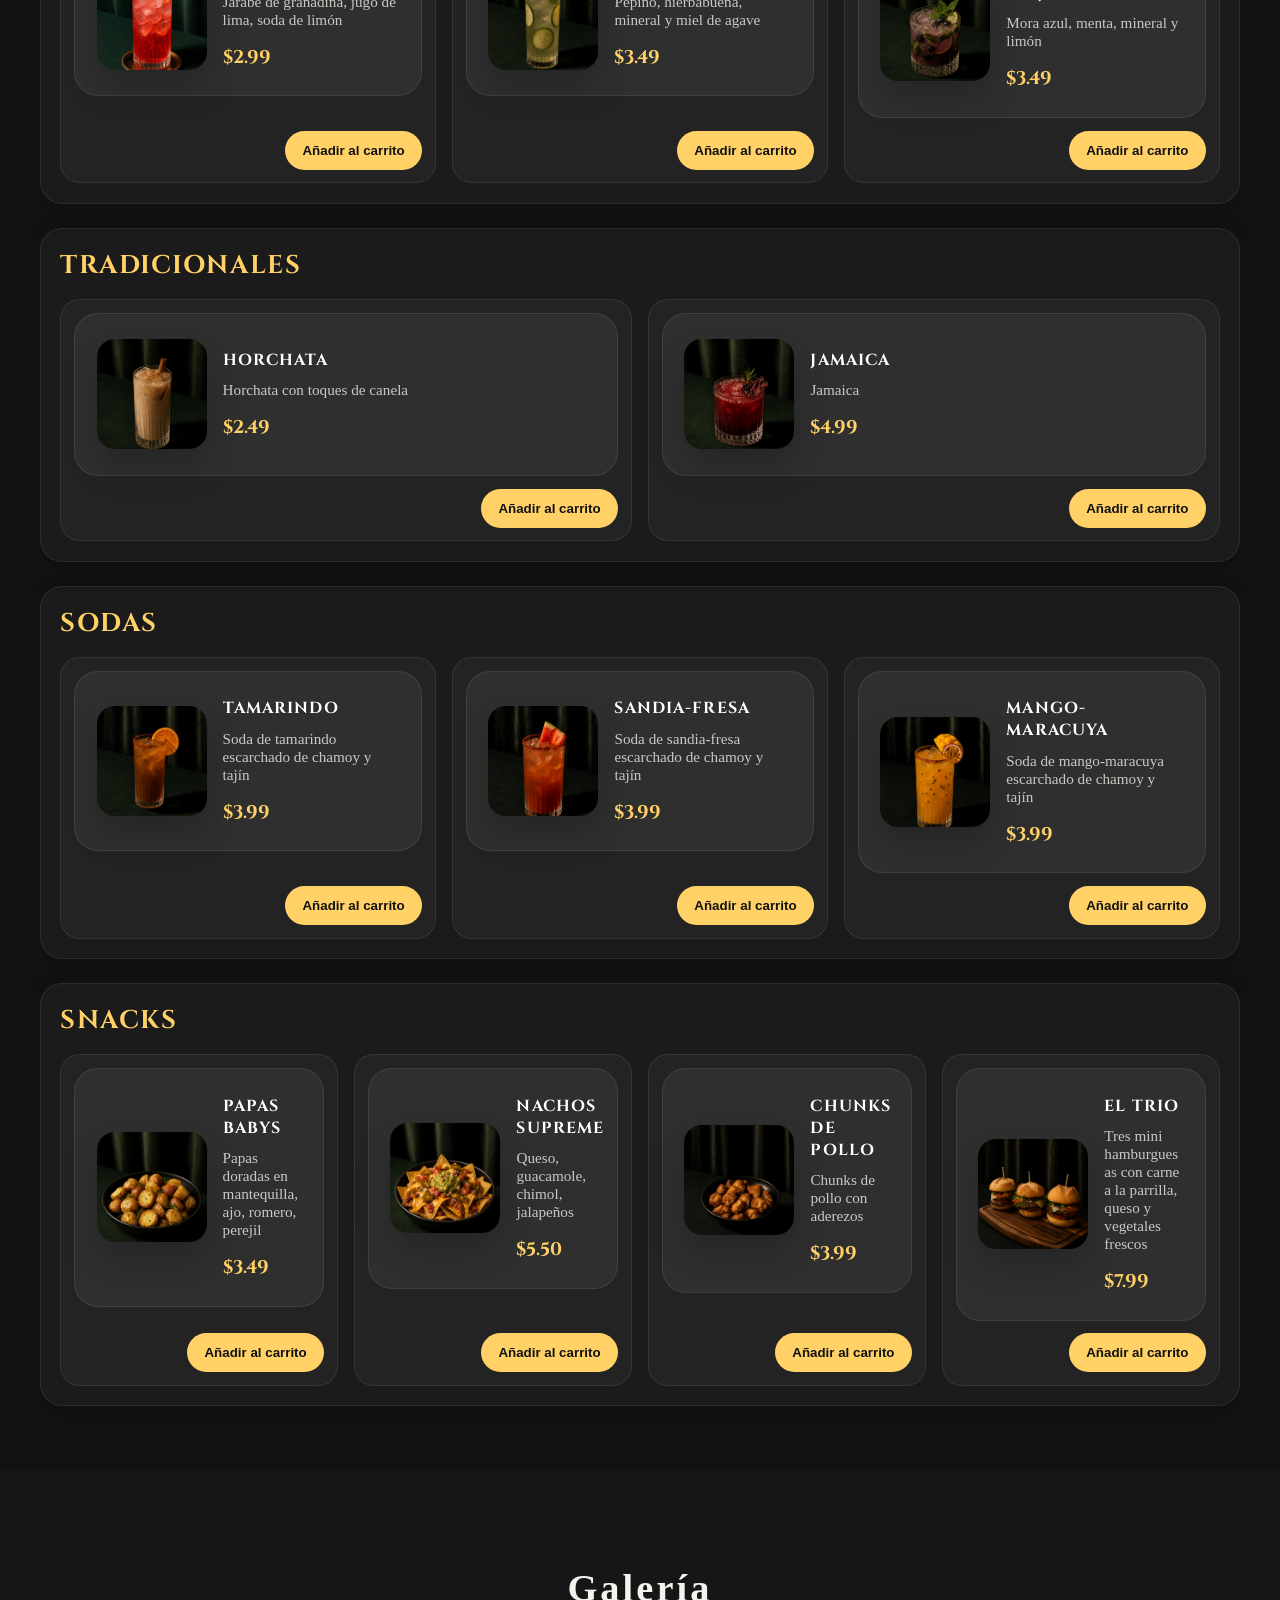
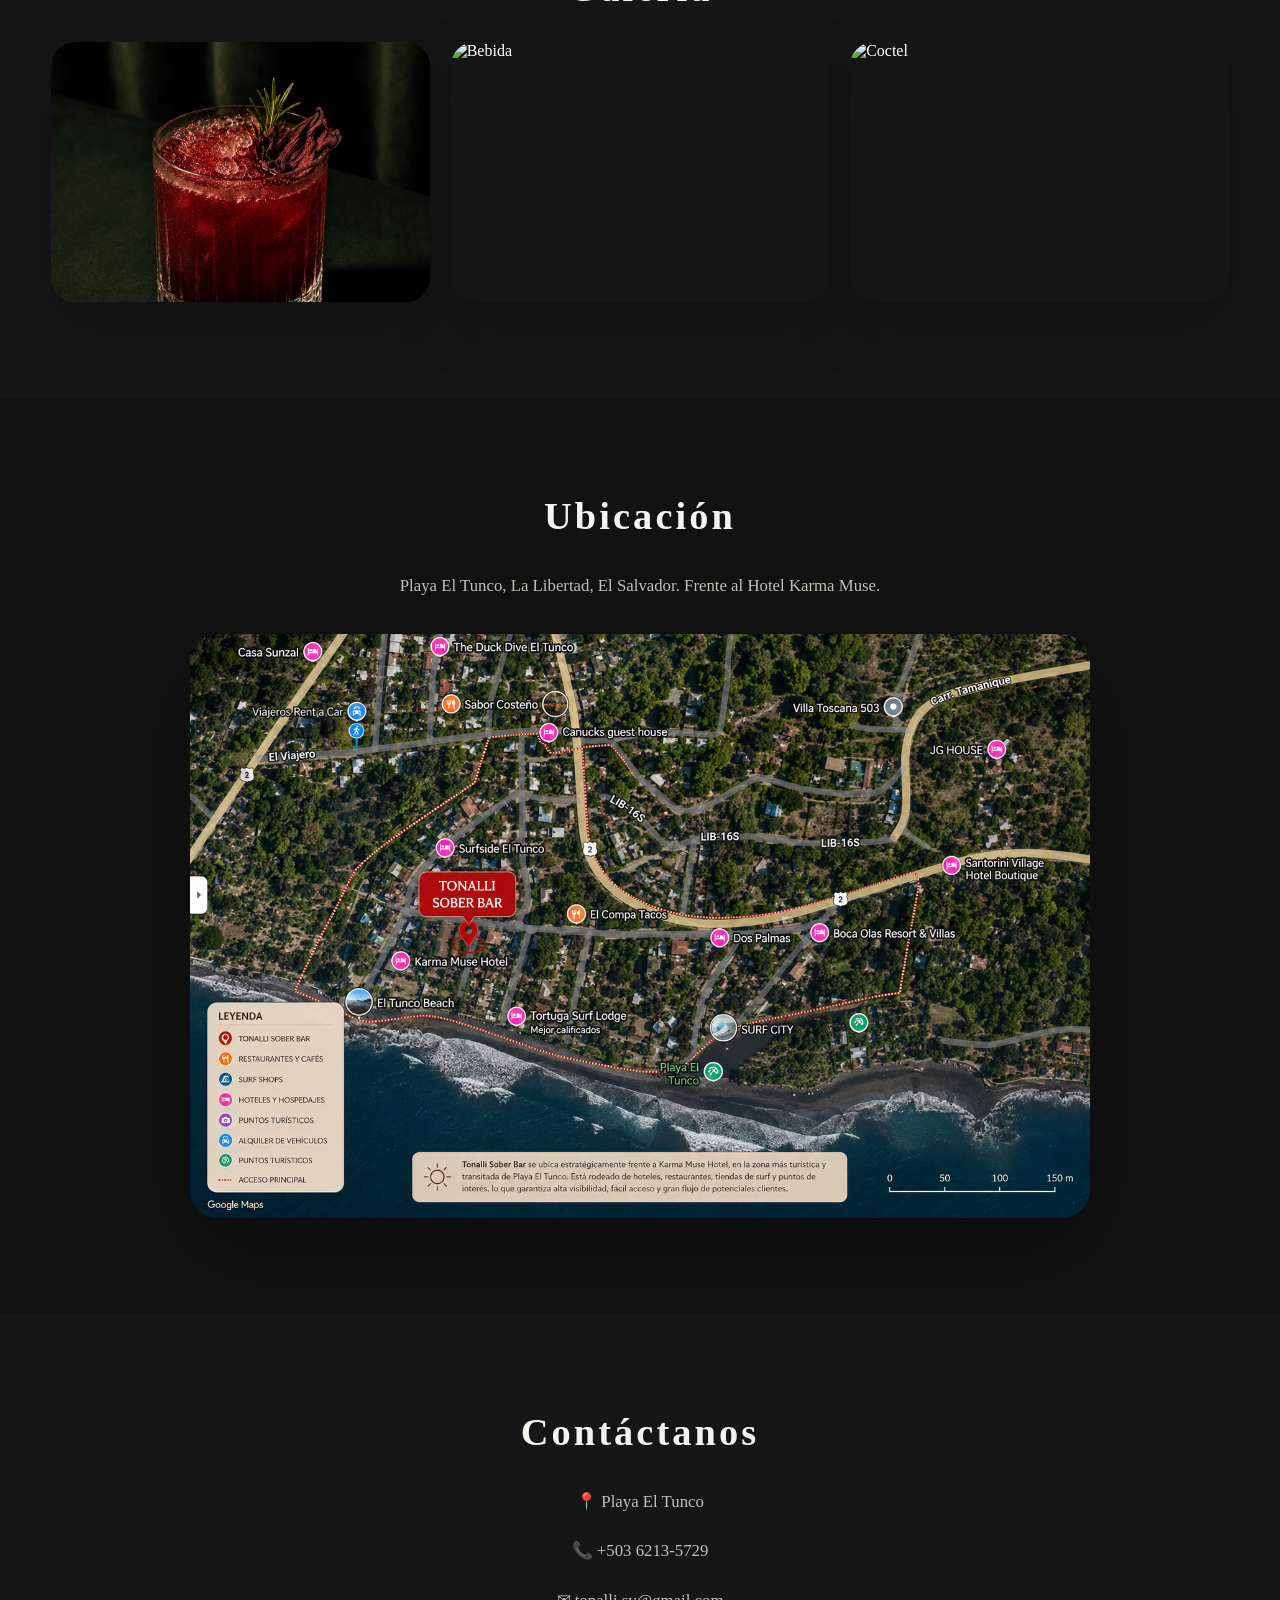
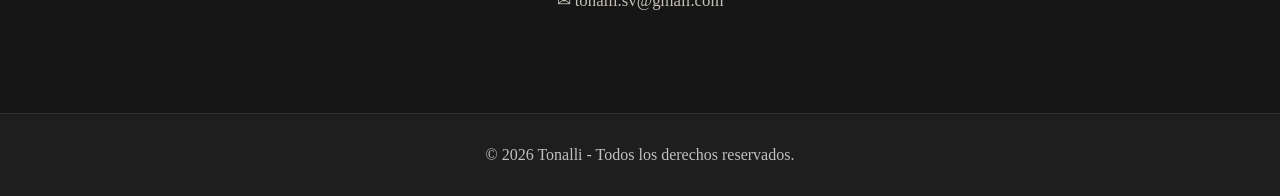
==== commit f18e5297: "Add files via upload" ====
--- a/index.html
+++ b/index.html
@@ -251,6 +251,18 @@
 
 </footer>
 
+<div class="social-float">
+    <a class="instagram-float" href="https://www.instagram.com/tonalli_sv_?mdxt=ZDNlZDc0MzIxNw==" aria-label="Instagram Tonalli">
+        <img src="imagenes/ig.png" alt="Instagram Tonalli" onerror="this.style.display='none'; this.nextElementSibling.style.display='flex';">
+        <span class="instagram-fallback" aria-hidden="true">◎</span>
+    </a>
+
+    <a class="whatsapp-float" href="https://wa.me/50362135729?text=Hola%20Tonalli%2C%20quiero%20hacer%20mi%20pedido" aria-label="WhatsApp Tonalli">
+        <img src="imagenes/wa.png" alt="WhatsApp Tonalli" onerror="this.style.display='none'; this.nextElementSibling.style.display='flex';">
+        <span class="whatsapp-fallback" aria-hidden="true">✆</span>
+    </a>
+</div>
+
 <div class="cart-overlay" id="cart-overlay"></div>
 <aside class="cart-panel" id="cart-panel" aria-label="Carrito de compras">
     <div class="cart-panel__header">
@@ -263,6 +275,56 @@
         <button type="button" class="boton cart-submit checkout-btn">Enviar pedido</button>
     </div>
 </aside>
+
+<script>
+document.addEventListener('DOMContentLoaded', () => {
+    const isMobile = /(Android|iPhone|iPad|iPod)/i.test(navigator.userAgent);
+
+    const instagramLink = document.querySelector('.instagram-float');
+    if (instagramLink) {
+        const appUrl = 'instagram://user?username=tonalli_sv_';
+        const webUrl = 'https://www.instagram.com/tonalli_sv_?mdxt=ZDNlZDc0MzIxNw==';
+
+        instagramLink.href = isMobile ? appUrl : webUrl;
+
+        instagramLink.addEventListener('click', (event) => {
+            if (!isMobile) return;
+
+            event.preventDefault();
+            const start = Date.now();
+            window.location.href = appUrl;
+
+            setTimeout(() => {
+                if (Date.now() - start < 1500) {
+                    window.location.href = webUrl;
+                }
+            }, 1200);
+        });
+    }
+
+    const whatsappLink = document.querySelector('.whatsapp-float');
+    if (whatsappLink) {
+        const waAppUrl = 'https://wa.me/50362135729?text=Hola%20Tonalli%2C%20quiero%20hacer%20mi%20pedido';
+        const waWebUrl = 'https://api.whatsapp.com/send?phone=50362135729&text=Hola%20Tonalli%2C%20quiero%20hacer%20mi%20pedido';
+
+        whatsappLink.href = isMobile ? waAppUrl : waWebUrl;
+
+        whatsappLink.addEventListener('click', (event) => {
+            if (!isMobile) return;
+
+            event.preventDefault();
+            const start = Date.now();
+            window.location.href = waAppUrl;
+
+            setTimeout(() => {
+                if (Date.now() - start < 1500) {
+                    window.location.href = waWebUrl;
+                }
+            }, 1200);
+        });
+    }
+});
+</script>
 
 </body>
 <script src="carrito.js"></script>
--- a/estilos.css
+++ b/estilos.css
@@ -1,1195 +1,1292 @@
-﻿:root {
-    color-scheme: dark;
-    --bg: #08080b;
-    --header-height: 60px;
-    --surface: rgba(255, 255, 255, 0.08);
-    --surface-strong: rgba(255, 255, 255, 0.12);
-    --text: #f7f4ee;
-    --text-muted: #c5c0b8;
-    --accent: #ffd166;
-    --accent-dark: #f4a261;
-    --border: rgba(255, 255, 255, 0.12);
-    --shadow: 0 24px 80px rgba(0, 0, 0, 0.26);
-    --radius: 28px;
-}
-
-/* Ensure anchor targets account for fixed header */
-[id] {
-    scroll-margin-top: calc(var(--header-height) + 12px);
-}
-
-/* --- Integrated editorial menu --- */
-.menu-editorial {
-    display: grid;
-    grid-template-columns: repeat(3, minmax(0, 1fr));
-    gap: 1.25rem;
-    margin-top: 1rem;
-}
-
-.menu-editorial__panel {
-    background: rgba(255, 255, 255, 0.04);
-    border: 1px solid rgba(255, 255, 255, 0.08);
-    border-radius: 24px;
-    padding: 1.4rem;
-    box-shadow: 0 16px 40px rgba(0, 0, 0, 0.18);
-    text-decoration: none;
-    color: inherit;
-    display: block;
-}
-
-.menu-editorial__link:hover,
-.menu-editorial__link:focus {
-    transform: translateY(-4px);
-    border-color: rgba(255, 209, 102, 0.4);
-    box-shadow: 0 20px 44px rgba(0, 0, 0, 0.24);
-    transition: transform 0.2s ease, border-color 0.2s ease, box-shadow 0.2s ease;
-}
-
-.menu-editorial__header {
-    margin-bottom: 1rem;
-}
-
-.menu-editorial__header h3 {
-    font-family: 'Cinzel', serif;
-    font-size: 1.45rem;
-    color: var(--accent);
-}
-
-.menu-editorial__items {
-    display: flex;
-    flex-direction: column;
-    gap: 0.9rem;
-}
-
-.menu-item {
-    display: flex;
-    align-items: center;
-    gap: 0.9rem;
-    padding: 0.75rem;
-    border-radius: 16px;
-    background: rgba(255, 255, 255, 0.05);
-}
-
-.menu-item img {
-    width: 70px;
-    height: 70px;
-    object-fit: cover;
-    border-radius: 12px;
-    flex-shrink: 0;
-}
-
-.menu-text {
-    display: flex;
-    flex-direction: column;
-    gap: 0.25rem;
-    color: var(--text-muted);
-    font-size: 0.95rem;
-}
-
-.menu-text strong {
-    color: var(--text);
-}
-
-.price {
-    color: var(--accent);
-    font-weight: 700;
-}
-
-.category-page {
-    padding: 1.7rem clamp(1rem, 4vw, 6rem) 2.5rem;
-}
-
-.category-hero {
-    text-align: center;
-    padding: 1.5rem 1rem 1rem;
-}
-
-.category-hero h1 {
-    font-family: 'Cinzel', serif;
-    font-size: clamp(2rem, 4vw, 3rem);
-    margin-bottom: 0.6rem;
-    color: var(--accent);
-}
-
-.category-hero p {
-    max-width: 640px;
-    margin: 0 auto 0.9rem;
-    color: var(--text-muted);
-    line-height: 1.7;
-}
-
-.category-list {
-    display: grid;
-    grid-template-columns: repeat(2, minmax(0, 1fr));
-    gap: 0.75rem;
-}
-
-.category-card {
-    background: rgba(255, 255, 255, 0.04);
-    border: 1px solid rgba(255, 255, 255, 0.08);
-    border-radius: 20px;
-    padding: 0.85rem;
-}
-
-@media (max-width: 980px) {
-    .category-list {
-        grid-template-columns: 1fr;
-    }
-}
-
-@media (max-width: 980px) {
-    .menu-editorial {
-        grid-template-columns: 1fr;
-    }
-}
-
-* {
-    margin: 0;
-    padding: 0;
-    box-sizing: border-box;
-}
-
-/* Evita que elementos interiores provoquen scroll horizontal */
-html, body {
-    overflow-x: hidden;
-}
-
-.hero {
-    min-height: calc(100vh - 60px);
-    padding: 1.5rem clamp(1rem, 4vw, 5rem) 1.25rem;
-    display: flex;
-    align-items: flex-end;
-    justify-content: center;
-    position: relative;
-    overflow: hidden;
-    background: url('imagenes/Inicio.png') top center / 140% no-repeat;
-    background-color: #0b1119;
-    background-blend-mode: normal;
-}
-img {
-    display: block;
-    max-width: 100%;
-}
-
-a {
-    color: inherit;
-}
-
-header {
-    position: fixed;
-    top: 0;
-    left: 0;
-    right: 0;
-    width: 100%;
-    padding: 14px clamp(1rem, 2.5vw, 2rem);
-    display: flex;
-    justify-content: space-between;
-    align-items: center;
-    gap: 0.75rem;
-    background: rgba(6, 7, 11, 0.96);
-    backdrop-filter: blur(20px);
-    border-bottom: 1px solid rgba(255, 255, 255, 0.12);
-    z-index: 1000;
-}
-
-.header-spacer {
-    height: 80px;
-}
-
-@media (max-width: 860px) {
-    header {
-        padding: 10px clamp(0.75rem, 2vw, 1.2rem);
-        gap: 0.5rem;
-    }
-
-    .header-spacer {
-        height: 120px;
-    }
-
-    header {
-        flex-direction: column;
-        align-items: stretch;
-    }
-
-    nav ul {
-        justify-content: center;
-    }
-
-    .hero {
-        min-height: calc(100svh - 120px);
-        padding: 0 1rem 1.5rem;
-        background-position: center 92%;
-        background-size: cover;
-    }
-
-    .contenido {
-        margin-top: 0;
-        padding: 1.1rem 0.9rem;
-        transform: translateY(0.2rem);
-    }
-
-    .hero h1 {
-        font-size: 2.2rem;
-    }
-
-    :root {
-        --header-height: 120px;
-    }
-}
-
-
-.logo {
-    display: flex;
-    align-items: center;
-    justify-content: center;
-}
-
-.logo-img {
-    width: 180px;
-    height: auto;
-    max-height: 110px;
-    object-fit: contain;
-    border-radius: 0;
-    background: transparent;
-    padding: 0;
-    box-shadow: none;
-}
-
-nav ul {
-    display: flex;
-    flex-wrap: wrap;
-    gap: 0.45rem;
-    list-style: none;
-}
-
-nav a {
-    color: var(--text-muted);
-    text-decoration: none;
-    padding: 0.55rem 0.85rem;
-    border-radius: 999px;
-    transition: transform 0.25s ease, background 0.25s ease, color 0.25s ease;
-    font-size: 0.9rem;
-}
-
-nav a:hover,
-nav a:focus {
-    color: var(--text);
-    background: rgba(255, 209, 102, 0.12);
-    transform: translateY(-1px);
-}
-
-.cart-actions {
-    display: flex;
-    align-items: center;
-    gap: 0.7rem;
-}
-
-.checkout-btn {
-    display: inline-flex;
-    align-items: center;
-    justify-content: center;
-    background: var(--accent);
-    color: #111;
-    border: none;
-    border-radius: 999px;
-    padding: 0.72rem 1.15rem;
-    font-weight: 700;
-    cursor: pointer;
-    box-shadow: 0 12px 28px rgba(255, 209, 102, 0.18);
-}
-
-.cart-toggle {
-    display: inline-flex;
-    align-items: center;
-    gap: 0.5rem;
-    background: rgba(255, 209, 102, 0.12);
-    border: 1px solid rgba(255, 209, 102, 0.35);
-    color: var(--text);
-    border-radius: 999px;
-    padding: 0.62rem 1rem;
-    font-weight: 700;
-    cursor: pointer;
-}
-
-@media (max-width: 860px) {
-    .cart-actions {
-        position: fixed;
-        top: 8.5rem;
-        left: 50%;
-        transform: translateX(-50%);
-        width: min(92vw, 420px);
-        z-index: 1100;
-        display: flex;
-        align-items: center;
-        gap: 0.75rem;
-        padding: 0.2rem 0.25rem;
-    }
-
-    .checkout-btn {
-        flex: 1;
-        min-height: 46px;
-        font-size: 1rem;
-    }
-
-    .cart-toggle {
-        min-width: 74px;
-        justify-content: center;
-    }
-}
-
-#cart-count {
-    min-width: 1.5rem;
-    height: 1.5rem;
-    display: inline-flex;
-    align-items: center;
-    justify-content: center;
-    border-radius: 999px;
-    background: var(--accent);
-    color: #111;
-    font-size: 0.8rem;
-}
-
-.cart-overlay {
-    position: fixed;
-    inset: 0;
-    background: rgba(6, 7, 11, 0.62);
-    opacity: 0;
-    pointer-events: none;
-    transition: opacity 0.2s ease;
-    z-index: 1000;
-}
-
-.cart-overlay.is-visible {
-    opacity: 1;
-    pointer-events: auto;
-}
-
-.cart-panel {
-    position: fixed;
-    top: 0;
-    right: 0;
-    width: min(92vw, 420px);
-    height: 100vh;
-    background: rgba(10, 14, 20, 0.98);
-    border-left: 1px solid rgba(255, 255, 255, 0.12);
-    box-shadow: -12px 0 30px rgba(0, 0, 0, 0.22);
-    transform: translateX(110%);
-    transition: transform 0.25s ease;
-    display: flex;
-    flex-direction: column;
-    z-index: 1100;
-    padding: 1.3rem 1rem 1rem;
-}
-
-.cart-panel.is-open {
-    transform: translateX(0);
-}
-
-.cart-panel__header {
-    display: flex;
-    align-items: center;
-    justify-content: space-between;
-    margin-bottom: 1rem;
-    padding-bottom: 0.8rem;
-    border-bottom: 1px solid rgba(255, 255, 255, 0.1);
-}
-
-.cart-panel__header h3 {
-    color: var(--accent);
-    font-family: 'Cinzel', serif;
-}
-
-.cart-close {
-    background: transparent;
-    border: 1px solid rgba(255, 255, 255, 0.15);
-    color: var(--text);
-    width: 2.2rem;
-    height: 2.2rem;
-    border-radius: 50%;
-    cursor: pointer;
-}
-
-#cart-items {
-    list-style: none;
-    display: flex;
-    flex-direction: column;
-    gap: 0.8rem;
-    overflow-y: auto;
-    padding-right: 0.25rem;
-    flex: 1;
-}
-
-.cart-item {
-    display: flex;
-    justify-content: space-between;
-    gap: 0.75rem;
-    background: rgba(255, 255, 255, 0.04);
-    border: 1px solid rgba(255, 255, 255, 0.08);
-    border-radius: 16px;
-    padding: 0.8rem 0.9rem;
-}
-
-.cart-item__name {
-    font-weight: 700;
-    margin-bottom: 0.2rem;
-}
-
-.cart-item__meta {
-    color: var(--text-muted);
-    font-size: 0.8rem;
-}
-
-.cart-item__controls {
-    display: flex;
-    align-items: center;
-    gap: 0.45rem;
-    color: var(--text);
-    font-weight: 700;
-}
-
-.qty-btn {
-    width: 1.8rem;
-    height: 1.8rem;
-    border-radius: 50%;
-    border: none;
-    background: var(--accent);
-    color: #111;
-    font-weight: 700;
-    cursor: pointer;
-}
-
-.empty-cart {
-    color: var(--text-muted);
-    text-align: center;
-    padding: 1.4rem 0;
-}
-
-.cart-panel__footer {
-    padding-top: 1rem;
-    border-top: 1px solid rgba(255, 255, 255, 0.1);
-    display: flex;
-    flex-direction: column;
-    gap: 0.9rem;
-}
-
-.cart-total {
-    display: flex;
-    justify-content: space-between;
-    font-weight: 700;
-    font-size: 1.05rem;
-}
-
-.cart-submit {
-    width: 100%;
-    border: none;
-    cursor: pointer;
-}
-
-.product-actions {
-    padding-top: 0.8rem;
-    display: flex;
-    justify-content: flex-end;
-}
-
-.add-to-cart {
-    border: none;
-    background: var(--accent);
-    color: #111;
-    font-weight: 700;
-    padding: 0.75rem 1.1rem;
-    border-radius: 999px;
-    cursor: pointer;
-    transition: transform 0.2s ease, background 0.2s ease;
-}
-
-.add-to-cart:hover,
-.add-to-cart:focus {
-    background: var(--accent-dark);
-    transform: translateY(-1px);
-}
-
-.hero {
-    min-height: 75svh;
-    padding: 1.5rem clamp(1rem, 4vw, 5rem) 1.25rem;
-    display: flex;
-    align-items: flex-end;
-    justify-content: center;
-    position: relative;
-    overflow: hidden;
-    background: url('imagenes/Inicio.png') top center / cover no-repeat;
-    background-color: #0b1119;
-    background-blend-mode: normal;
-}
-
-.hero::before {
-    content: '';
-    position: absolute;
-    inset: 0;
-    background: radial-gradient(circle at center, rgba(10, 14, 20, 0) 0%, rgba(10, 14, 20, 0.35) 48%, rgba(10, 14, 20, 0.80) 100%);
-    pointer-events: none;
-}
-
-.contenido {
-    position: relative;
-    z-index: 1;
-    width: min(100%, 620px);
-    padding: clamp(1rem, 2.5vw, 1.8rem);
-    border-radius: 22px;
-    background: rgba(12, 19, 29, 0.30);
-    border: 1px solid rgba(255, 255, 255, 0.10);
-    box-shadow: 0 14px 28px rgba(0, 0, 0, 0.16);
-    backdrop-filter: blur(8px);
-    text-align: center;
-}
-
-.hero h1 {
-    font-family: 'Cinzel', serif;
-    font-size: clamp(2.2rem, 4vw, 3.2rem);
-    line-height: 1.05;
-    margin-bottom: 1rem;
-    letter-spacing: 0.02em;
-}
-
-.hero p {
-    max-width: 42rem;
-    margin: 0 auto 2rem;
-    font-size: clamp(1rem, 1.4vw, 1.25rem);
-    line-height: 1.85;
-    color: rgba(247, 244, 238, 0.95);
-}
-
-    .hero {
-        min-height: calc(100vh - 120px);
-        padding: 2.5rem 1rem 1.2rem;
-        align-items: flex-end;
-        background-position: top center;
-        background-size: cover;
-    }
-
-.boton {
-    display: inline-flex;
-    align-items: center;
-    justify-content: center;
-    background: var(--accent);
-    color: #111;
-    padding: 1rem 2.4rem;
-    border-radius: 999px;
-    font-weight: 700;
-    letter-spacing: 0.02em;
-    transition: transform 0.2s ease, background 0.2s ease;
-    box-shadow: 0 20px 40px rgba(255, 209, 102, 0.18);
-}
-
-.boton:hover {
-    background: var(--accent-dark);
-    transform: translateY(-2px);
-}
-
-section {
-    padding: 6rem clamp(1rem, 4vw, 8rem);
-}
-
-/* Evita overflow accidental dentro de secciones */
-section {
-    overflow-x: hidden;
-}
-
-section:nth-of-type(even) {
-    background: rgba(255, 255, 255, 0.015);
-}
-
-section h2 {
-    text-align: center;
-    margin-bottom: 2rem;
-    font-size: clamp(2rem, 3vw, 3rem);
-    letter-spacing: 0.08em;
-    color: #f5f3ee;
-}
-
-.gallery-section {
-    width: 100%;
-    padding: 60px 0;
-    overflow: hidden;
-}
-
-.gallery-section .section-title {
-    text-align: center;
-    font-family: 'Times New Roman', serif;
-    font-size: 2.2rem;
-    letter-spacing: 3px;
-    margin-bottom: 30px;
-    color: #ffffff;
-    text-transform: uppercase;
-}
-
-.editorial-section {
-    margin-top: 6rem;
-    padding: 3rem clamp(1rem, 4vw, 2rem) 4rem;
-    overflow: hidden;
-}
-
-.editorial-heading {
-    max-width: 780px;
-    margin: 0 auto 2rem;
-    text-align: center;
-}
-
-.editorial-kicker {
-    font-size: 0.8rem;
-    letter-spacing: 0.35em;
-    text-transform: uppercase;
-    color: var(--accent);
-    margin-bottom: 0.6rem;
-}
-
-.editorial-section .section-title {
-    margin-bottom: 0.5rem;
-}
-
-.editorial-gallery {
-    display: flex;
-    gap: 1.25rem;
-    overflow-x: auto;
-    padding: 0.5rem 0 1.2rem;
-    scroll-snap-type: x mandatory;
-    scrollbar-width: thin;
-    scrollbar-color: rgba(255,255,255,0.25) transparent;
-}
-
-.editorial-card {
-    position: relative;
-    min-width: min(82vw, 320px);
-    height: 430px;
-    border-radius: 24px;
-    padding: 0;
-    display: flex;
-    flex-direction: column;
-    justify-content: flex-end;
-    overflow: hidden;
-    scroll-snap-align: start;
-    box-shadow: 0 18px 42px rgba(0, 0, 0, 0.24);
-    text-decoration: none;
-    color: inherit;
-    cursor: pointer;
-    transition: transform 0.2s ease, box-shadow 0.2s ease;
-}
-
-.editorial-card:hover,
-.editorial-card:focus-visible {
-    transform: translateY(-4px);
-    box-shadow: 0 22px 48px rgba(0, 0, 0, 0.3);
-}
-
-.editorial-card::before {
-    content: '';
-    position: absolute;
-    inset: 0;
-    background: linear-gradient(180deg, rgba(0,0,0,0.12) 0%, rgba(2,6,10,0.82) 100%);
-    z-index: 1;
-}
-
-.editorial-card__media {
-    position: absolute;
-    inset: 0;
-    z-index: 0;
-}
-
-.editorial-card__media img {
-    width: 100%;
-    height: 100%;
-    object-fit: cover;
-    display: block;
-}
-
-.editorial-card__content {
-    position: relative;
-    z-index: 2;
-    padding: 2rem;
-}
-
-.editorial-card__number {
-    display: inline-block;
-    margin-bottom: 0.75rem;
-    font-size: 0.8rem;
-    font-weight: 700;
-    letter-spacing: 0.28em;
-    color: var(--accent);
-}
-
-.editorial-card h3 {
-    font-family: 'Cinzel', serif;
-    font-size: 1.8rem;
-    margin-bottom: 0.7rem;
-}
-
-.editorial-card p {
-    color: rgba(247, 244, 238, 0.9);
-    line-height: 1.7;
-    max-width: 18rem;
-}
-
-.editorial-card--mocktails {
-    background: linear-gradient(135deg, rgba(255, 209, 102, 0.22), rgba(10, 16, 24, 0.92));
-}
-
-.editorial-card--tradicionales {
-    background: linear-gradient(135deg, rgba(244, 162, 97, 0.28), rgba(12, 19, 29, 0.92));
-}
-
-.editorial-card--snacks {
-    background: linear-gradient(135deg, rgba(255, 255, 255, 0.12), rgba(12, 19, 29, 0.92));
-}
-
-.editorial-gallery::-webkit-scrollbar {
-    height: 8px;
-}
-
-.editorial-gallery::-webkit-scrollbar-thumb {
-    background: rgba(255,255,255,0.24);
-    border-radius: 999px;
-}
-
-.menu-completo {
-    display: flex;
-    flex-direction: column;
-    gap: 1.5rem;
-    max-width: 1200px;
-    margin: 0 auto;
-}
-
-.menu-grupo {
-    background: rgba(255, 255, 255, 0.04);
-    border: 1px solid rgba(255, 255, 255, 0.08);
-    border-radius: 22px;
-    padding: 1.2rem;
-    box-shadow: 0 14px 30px rgba(0, 0, 0, 0.12);
-}
-
-.menu-grupo h3 {
-    color: var(--accent);
-    font-family: 'Cinzel', serif;
-    font-size: clamp(1.5rem, 2vw, 2rem);
-    margin-bottom: 1rem;
-    letter-spacing: 0.06em;
-    text-transform: uppercase;
-}
-
-.menu-grid {
-    display: grid;
-    grid-template-columns: repeat(auto-fit, minmax(240px, 1fr));
-    gap: 1rem;
-}
-
-.menu-grid .category-card {
-    height: 100%;
-    display: flex;
-    flex-direction: column;
-    justify-content: space-between;
-}
-
-.menu-grid .product-item {
-    padding: 0.8rem;
-}
-
-@media (min-width: 900px) {
-    .editorial-section {
-        margin-top: 5rem;
-    }
-
-    .editorial-card {
-        min-width: min(32vw, 360px);
-    }
-}
-
-@media (max-width: 700px) {
-    .editorial-section {
-        margin-top: 2.5rem;
-    }
-}
-
-.nosotros p,
-.contacto p,
-.ubicacion p {
-    max-width: 780px;
-    margin: 0 auto;
-    line-height: 1.9;
-    color: var(--text-muted);
-    font-size: 1.05rem;
-}
-
-.cards {
-    display: grid;
-    gap: 2.5rem;
-    grid-template-columns: 1fr 1.2fr 1.25fr; /* centro y tercera columna más anchas */
-    align-items: start;
-    max-width: 1600px; /* ampliar contenedor para que las columnas quepan */
-    margin: 0 auto;
-    padding: 0 1.25rem;
-    width: 100%;
-    box-sizing: border-box;
-}
-
-/* Contenedor de cards con botones (carousel en pantallas pequeñas) */
-.cards-container{
-    position: relative;
-}
-
-.cards-btn{
-    position: absolute;
-    top: 50%;
-    transform: translateY(-50%);
-    width: 44px;
-    height: 44px;
-    border-radius: 999px;
-    border: none;
-    background: rgba(255,255,255,0.06);
-    color: var(--accent);
-    font-size: 1.4rem;
-    display: none; /* visibles solo en móvil */
-    align-items: center;
-    justify-content: center;
-    box-shadow: 0 8px 20px rgba(0,0,0,0.35);
-    cursor: pointer !important;
-    pointer-events: auto !important;
-    z-index: 2000 !important;
-}
-
-.cards-btn--prev{
-    left: 16px;
-}
-.cards-btn--next{
-    right: 16px;
-}
-
-.card {
-    background: rgba(255, 255, 255, 0.06);
-    border-radius: 28px;
-    border: 1px solid rgba(255, 255, 255, 0.08);
-    padding: 2.4rem;
-    box-shadow: 0 20px 60px rgba(0, 0, 0, 0.18);
-    overflow: hidden;
-    min-width: 0; /* permite que el grid reduzca la tarjeta sin forzar overflow */
-}
-
-/* botones para desplazar la lista dentro de cada card */
-.card { position: relative; }
-.card-scroll{
-    position: absolute;
-    right: 12px;
-    width: 34px;
-    height: 34px;
-    border-radius: 8px;
-    border: none;
-    background: rgba(255,255,255,0.04);
-    color: var(--accent);
-    display: flex;
-    align-items: center;
-    justify-content: center;
-    cursor: pointer;
-    box-shadow: 0 8px 20px rgba(0,0,0,0.25);
-}
-.card-scroll--up{ top: 12px; }
-.card-scroll--down{ bottom: 12px; }
-
-/* menu-items scroll container: allow vertical scroll but hide scrollbar */
-.menu-items{
-    max-height: 520px;
-    overflow-y: auto;
-    padding-right: 8px;
-}
-.menu-items::-webkit-scrollbar{ width:8px; }
-.menu-items::-webkit-scrollbar-thumb{ background: rgba(255,255,255,0.04); border-radius:999px; }
-
-.card h3 {
-    margin-bottom: 1.5rem;
-    font-family: 'Cinzel', serif;
-    font-size: clamp(1.6rem, 2.4vw, 2rem);
-    letter-spacing: 0.02em;
-    color: var(--accent);
-    line-height: 1.05;
-    text-align: center;
-    white-space: normal;
-    word-break: normal;
-    overflow-wrap: break-word;
-}
-
-/* Evitar que títulos largos se partan; si no caben, la tercera columna es más ancha */
-.card h3 {
-    white-space: nowrap;
-}
-
-@media (max-width: 1120px) {
-    .cards {
-        grid-template-columns: repeat(2, minmax(0, 1fr));
-        max-width: 1100px;
-    }
-    .card h3 {
-        white-space: normal; /* permitir wrap en pantallas pequeñas */
-    }
-}
-
-.menu-items {
-    display: grid;
-    gap: 1.25rem;
-}
-
-.menu-item {
-    display: grid;
-    grid-template-columns: 110px 1fr;
-    gap: 1rem;
-    align-items: center;
-    padding: 1.6rem 1.35rem;
-    border-radius: 24px;
-    background: rgba(255, 255, 255, 0.06);
-    border: 1px solid rgba(255, 255, 255, 0.08);
-    transition: transform 0.25s ease, border-color 0.25s ease;
-}
-
-/* Permitir que columnas internas se encojan sin forzar overflow */
-.menu-item,
-.menu-text {
-    min-width: 0;
-}
-
-.menu-text span {
-    word-break: break-word;
-}
-
-.menu-item:hover {
-    transform: translateY(-3px);
-    border-color: rgba(255, 209, 102, 0.24);
-}
-
-.menu-item img {
-    width: 110px;
-    height: 110px;
-    object-fit: cover;
-    border-radius: 18px;
-    box-shadow: 0 18px 34px rgba(0, 0, 0, 0.2);
-}
-
-.menu-text strong {
-    display: block;
-    color: #fff;
-    font-family: 'Cinzel', serif;
-    font-size: 1rem;
-    letter-spacing: 0.07em;
-    text-transform: uppercase;
-    margin-bottom: 0.4rem;
-}
-
-.menu-text span {
-    display: block;
-    font-size: 0.95rem;
-    color: rgba(247, 244, 238, 0.78);
-}
-
-.price {
-    margin-top: 0.75rem;
-    color: var(--accent);
-    font-family: 'Cinzel', serif;
-    font-size: 1.15rem;
-}
-
-.imagenes {
-    display: grid;
-    grid-template-columns: repeat(3, minmax(0, 1fr));
-    gap: 1.3rem;
-}
-
-.imagenes img {
-    width: 100%;
-    height: 260px;
-    object-fit: cover;
-    border-radius: 24px;
-    box-shadow: 0 24px 60px rgba(0, 0, 0, 0.22);
-    transition: transform 0.35s ease, filter 0.35s ease;
-}
-
-.imagenes img:hover {
-    transform: translateY(-6px) scale(1.02);
-    filter: saturate(1.1);
-}
-
-.ubicacion {
-    text-align: center;
-}
-
-.ubicacion-imagen {
-    margin-top: 2rem;
-    display: flex;
-    justify-content: center;
-}
-
-.ubicacion-imagen img {
-    width: 100%;
-    max-width: 900px;
-    border-radius: 28px;
-    box-shadow: 0 32px 90px rgba(0, 0, 0, 0.28);
-}
-
-.contacto {
-    text-align: center;
-}
-
-.contacto p {
-    margin-top: 1.1rem;
-}
-
-footer {
-    background: rgba(255, 255, 255, 0.05);
-    color: rgba(255, 255, 255, 0.72);
-    text-align: center;
-    padding: 2rem clamp(1rem, 3vw, 8rem);
-    border-top: 1px solid rgba(255, 255, 255, 0.08);
-}
-
-@media (max-width: 1120px) {
-    .cards {
-        grid-template-columns: repeat(2, minmax(0, 1fr));
-    }
-
-    .imagenes {
-        grid-template-columns: repeat(2, minmax(0, 1fr));
-    }
-}
-
-@media (max-width: 860px) {
-    header {
-        flex-direction: column;
-        align-items: stretch;
-        padding: 1.1rem 1rem;
-    }
-
-    nav ul {
-        justify-content: center;
-    }
-
-    .hero {
-        min-height: calc(90svh - 64px);
-        padding: 2.5rem 1rem 1.2rem;
-        align-items: flex-end;
-    }
-
-    .hero h1 {
-        font-size: 2.2rem;
-    }
-
-    .cards,
-    .imagenes {
-        grid-template-columns: 1fr;
-    }
-
-    .cards {
-        display: flex;
-        gap: 1rem;
-        overflow-x: auto;
-        scroll-snap-type: x mandatory;
-        -webkit-overflow-scrolling: touch;
-        padding-bottom: 1rem;
-    }
-
-    .cards > .card {
-        min-width: calc(100% - 2rem);
-        scroll-snap-align: start;
-    }
-
-    .cards-btn {
-        display: flex;
-    }
-
-    .menu-item {
-        grid-template-columns: 80px 1fr;
-    }
-
-    .cards > .card:last-child h3 {
-        white-space: nowrap;
-    }
-
-    .menu-item {
-        grid-template-columns: 1fr;
-        text-align: left;
-    }
-
-    .menu-item img {
-        width: 100%;
-        height: 220px;
-    }
-
-    .boton {
-        width: 100%;
-        padding: 1rem 1.2rem;
-    }
-}
-
-/* Ajustes específicos para móviles pequeños: filas compactas con thumbnail a la izquierda */
-@media (max-width: 480px) {
-    .hero {
-        min-height: calc(92svh - 64px);
-        padding: 2.2rem 0.75rem 1rem;
-        align-items: flex-end;
-    }
-
-    .hero h1 {
-        font-size: 1.75rem;
-        margin-bottom: 0.75rem;
-    }
-
-    .hero {
-        min-height: calc(100vh - 120px);
-        padding: 2.2rem 0.75rem 1rem;
-        align-items: flex-end;
-        background-position: top center;
-        background-size: cover;
-    }
-        padding: 1rem 0.9rem;
-        border-radius: 22px;
-        margin-top: 1rem;
-    }
-
-    .boton {
-        padding: 0.9rem 1.6rem;
-    }
-
-    .cards {
-        gap: 1.25rem;
-        padding: 0 0.75rem;
-    }
-
-    .card {
-        padding: 1rem;
-        border-radius: 18px;
-    }
-
-    .card h3 {
-        font-size: 1.4rem;
-        text-align: left;
-        margin-left: 0.25rem;
-    }
-
-    .menu-item {
-        grid-template-columns: 72px 1fr !important;
-        gap: 0.75rem;
-        padding: 0.9rem;
-        align-items: center;
-    }
-
-    .menu-item img {
-        width: 72px !important;
-        height: 72px !important;
-        object-fit: cover;
-        border-radius: 12px;
-    }
-
-    .menu-text strong {
-        font-size: 0.95rem;
-    }
-
-    .menu-text span {
-        font-size: 0.92rem;
-    }
-
-    .price {
-        font-size: 1rem;
-    }
-}
+﻿:root {
+    color-scheme: dark;
+    --bg: #08080b;
+    --header-height: 60px;
+    --surface: rgba(255, 255, 255, 0.08);
+    --surface-strong: rgba(255, 255, 255, 0.12);
+    --text: #f7f4ee;
+    --text-muted: #c5c0b8;
+    --accent: #ffd166;
+    --accent-dark: #f4a261;
+    --border: rgba(255, 255, 255, 0.12);
+    --shadow: 0 24px 80px rgba(0, 0, 0, 0.26);
+    --radius: 28px;
+}
+
+/* Ensure anchor targets account for fixed header */
+[id] {
+    scroll-margin-top: calc(var(--header-height) + 12px);
+}
+
+/* --- Integrated editorial menu --- */
+.menu-editorial {
+    display: grid;
+    grid-template-columns: repeat(3, minmax(0, 1fr));
+    gap: 1.25rem;
+    margin-top: 1rem;
+}
+
+.menu-editorial__panel {
+    background: rgba(255, 255, 255, 0.04);
+    border: 1px solid rgba(255, 255, 255, 0.08);
+    border-radius: 24px;
+    padding: 1.4rem;
+    box-shadow: 0 16px 40px rgba(0, 0, 0, 0.18);
+    text-decoration: none;
+    color: inherit;
+    display: block;
+}
+
+.menu-editorial__link:hover,
+.menu-editorial__link:focus {
+    transform: translateY(-4px);
+    border-color: rgba(255, 209, 102, 0.4);
+    box-shadow: 0 20px 44px rgba(0, 0, 0, 0.24);
+    transition: transform 0.2s ease, border-color 0.2s ease, box-shadow 0.2s ease;
+}
+
+.menu-editorial__header {
+    margin-bottom: 1rem;
+}
+
+.menu-editorial__header h3 {
+    font-family: 'Cinzel', serif;
+    font-size: 1.45rem;
+    color: var(--accent);
+}
+
+.menu-editorial__items {
+    display: flex;
+    flex-direction: column;
+    gap: 0.9rem;
+}
+
+.menu-item {
+    display: flex;
+    align-items: center;
+    gap: 0.9rem;
+    padding: 0.75rem;
+    border-radius: 16px;
+    background: rgba(255, 255, 255, 0.05);
+}
+
+.menu-item img {
+    width: 70px;
+    height: 70px;
+    object-fit: cover;
+    border-radius: 12px;
+    flex-shrink: 0;
+}
+
+.menu-text {
+    display: flex;
+    flex-direction: column;
+    gap: 0.25rem;
+    color: var(--text-muted);
+    font-size: 0.95rem;
+}
+
+.menu-text strong {
+    color: var(--text);
+}
+
+.price {
+    color: var(--accent);
+    font-weight: 700;
+}
+
+.category-page {
+    padding: 1.7rem clamp(1rem, 4vw, 6rem) 2.5rem;
+}
+
+.category-hero {
+    text-align: center;
+    padding: 1.5rem 1rem 1rem;
+}
+
+.category-hero h1 {
+    font-family: 'Cinzel', serif;
+    font-size: clamp(2rem, 4vw, 3rem);
+    margin-bottom: 0.6rem;
+    color: var(--accent);
+}
+
+.category-hero p {
+    max-width: 640px;
+    margin: 0 auto 0.9rem;
+    color: var(--text-muted);
+    line-height: 1.7;
+}
+
+.category-list {
+    display: grid;
+    grid-template-columns: repeat(2, minmax(0, 1fr));
+    gap: 0.75rem;
+}
+
+.category-card {
+    background: rgba(255, 255, 255, 0.04);
+    border: 1px solid rgba(255, 255, 255, 0.08);
+    border-radius: 20px;
+    padding: 0.85rem;
+}
+
+@media (max-width: 980px) {
+    .category-list {
+        grid-template-columns: 1fr;
+    }
+}
+
+@media (max-width: 980px) {
+    .menu-editorial {
+        grid-template-columns: 1fr;
+    }
+}
+
+* {
+    margin: 0;
+    padding: 0;
+    box-sizing: border-box;
+}
+
+/* Evita que elementos interiores provoquen scroll horizontal */
+html, body {
+    overflow-x: hidden;
+}
+
+.hero {
+    min-height: calc(100vh - 60px);
+    padding: 1.5rem clamp(1rem, 4vw, 5rem) 1.25rem;
+    display: flex;
+    align-items: flex-end;
+    justify-content: center;
+    position: relative;
+    overflow: hidden;
+    background: url('imagenes/Inicio.png') top center / 140% no-repeat;
+    background-color: #0b1119;
+    background-blend-mode: normal;
+}
+img {
+    display: block;
+    max-width: 100%;
+}
+
+a {
+    color: inherit;
+}
+
+header {
+    position: fixed;
+    top: 0;
+    left: 0;
+    right: 0;
+    width: 100%;
+    padding: 14px clamp(1rem, 2.5vw, 2rem);
+    display: flex;
+    justify-content: space-between;
+    align-items: center;
+    gap: 0.75rem;
+    background: rgba(6, 7, 11, 0.96);
+    backdrop-filter: blur(20px);
+    border-bottom: 1px solid rgba(255, 255, 255, 0.12);
+    z-index: 1000;
+}
+
+.header-spacer {
+    height: 80px;
+}
+
+@media (max-width: 860px) {
+    header {
+        padding: 10px clamp(0.75rem, 2vw, 1.2rem);
+        gap: 0.5rem;
+    }
+
+    .header-spacer {
+        height: 120px;
+    }
+
+    header {
+        flex-direction: column;
+        align-items: stretch;
+    }
+
+    nav ul {
+        justify-content: center;
+    }
+
+    .hero {
+        min-height: calc(100svh - 120px);
+        padding: 0 1rem 1.5rem;
+        background-position: center 74%;
+        background-size: cover;
+    }
+
+    .hero::before {
+        content: "";
+        display: block;
+        width: 100%;
+        height: 7rem;
+    }
+
+    .contenido {
+        margin-top: 0;
+        padding: 1.1rem 0.9rem;
+        transform: translateY(0.2rem);
+    }
+
+    .hero h1 {
+        font-size: 2.2rem;
+    }
+
+    :root {
+        --header-height: 120px;
+    }
+}
+
+
+.logo {
+    display: flex;
+    align-items: center;
+    justify-content: center;
+}
+
+.logo-img {
+    width: 180px;
+    height: auto;
+    max-height: 110px;
+    object-fit: contain;
+    border-radius: 0;
+    background: transparent;
+    padding: 0;
+    box-shadow: none;
+}
+
+nav ul {
+    display: flex;
+    flex-wrap: wrap;
+    gap: 0.45rem;
+    list-style: none;
+}
+
+nav a {
+    color: var(--text-muted);
+    text-decoration: none;
+    padding: 0.55rem 0.85rem;
+    border-radius: 999px;
+    transition: transform 0.25s ease, background 0.25s ease, color 0.25s ease;
+    font-size: 0.9rem;
+}
+
+nav a:hover,
+nav a:focus {
+    color: var(--text);
+    background: rgba(255, 209, 102, 0.12);
+    transform: translateY(-1px);
+}
+
+.cart-actions {
+    display: flex;
+    align-items: center;
+    gap: 0.7rem;
+}
+
+.checkout-btn {
+    display: inline-flex;
+    align-items: center;
+    justify-content: center;
+    background: var(--accent);
+    color: #111;
+    border: none;
+    border-radius: 999px;
+    padding: 0.72rem 1.15rem;
+    font-weight: 700;
+    cursor: pointer;
+    box-shadow: 0 12px 28px rgba(255, 209, 102, 0.18);
+}
+
+.cart-toggle {
+    display: inline-flex;
+    align-items: center;
+    gap: 0.5rem;
+    background: rgba(255, 209, 102, 0.12);
+    border: 1px solid rgba(255, 209, 102, 0.35);
+    color: var(--text);
+    border-radius: 999px;
+    padding: 0.62rem 1rem;
+    font-weight: 700;
+    cursor: pointer;
+}
+
+@media (max-width: 860px) {
+    .cart-actions {
+        position: fixed;
+        top: 8.5rem;
+        left: 50%;
+        transform: translateX(-50%);
+        width: min(92vw, 420px);
+        z-index: 1100;
+        display: flex;
+        align-items: center;
+        gap: 0.75rem;
+        padding: 0.2rem 0.25rem;
+    }
+
+    .checkout-btn {
+        flex: 1;
+        min-height: 46px;
+        font-size: 1rem;
+    }
+
+    .cart-toggle {
+        min-width: 74px;
+        justify-content: center;
+    }
+}
+
+#cart-count {
+    min-width: 1.5rem;
+    height: 1.5rem;
+    display: inline-flex;
+    align-items: center;
+    justify-content: center;
+    border-radius: 999px;
+    background: var(--accent);
+    color: #111;
+    font-size: 0.8rem;
+}
+
+.cart-overlay {
+    position: fixed;
+    inset: 0;
+    background: rgba(6, 7, 11, 0.62);
+    opacity: 0;
+    pointer-events: none;
+    transition: opacity 0.2s ease;
+    z-index: 1000;
+}
+
+.cart-overlay.is-visible {
+    opacity: 1;
+    pointer-events: auto;
+}
+
+.cart-panel {
+    position: fixed;
+    top: 0;
+    right: 0;
+    width: min(92vw, 420px);
+    height: 100vh;
+    background: rgba(10, 14, 20, 0.98);
+    border-left: 1px solid rgba(255, 255, 255, 0.12);
+    box-shadow: -12px 0 30px rgba(0, 0, 0, 0.22);
+    transform: translateX(110%);
+    transition: transform 0.25s ease;
+    display: flex;
+    flex-direction: column;
+    z-index: 1100;
+    padding: 1.3rem 1rem 1rem;
+}
+
+.cart-panel.is-open {
+    transform: translateX(0);
+}
+
+.social-float {
+    position: fixed;
+    right: 22px;
+    bottom: 22px;
+    display: flex;
+    flex-direction: column;
+    gap: 12px;
+    z-index: 1200;
+}
+
+.instagram-float,
+.whatsapp-float {
+    width: 58px;
+    height: 58px;
+    display: flex;
+    align-items: center;
+    justify-content: center;
+    border: none;
+    border-radius: 18px;
+    overflow: hidden;
+    background: transparent;
+    box-shadow: none;
+    transition: transform 0.25s ease;
+}
+
+.instagram-float:hover,
+.whatsapp-float:hover {
+    transform: translateY(-2px) scale(1.04);
+}
+
+.instagram-float img,
+.instagram-float .instagram-fallback,
+.whatsapp-float img,
+.whatsapp-float .whatsapp-fallback {
+    width: 100%;
+    height: 100%;
+    object-fit: cover;
+    display: block;
+    border: none;
+    padding: 0;
+    margin: 0;
+    background: transparent;
+    outline: none;
+    border-radius: 18px;
+}
+
+.instagram-float .instagram-fallback {
+    display: none;
+    align-items: center;
+    justify-content: center;
+    color: #fff;
+    font-size: 1.6rem;
+    font-weight: 700;
+    background: linear-gradient(135deg, #f58529, #dd2a7b, #8134af, #515bd4);
+}
+
+.whatsapp-float .whatsapp-fallback {
+    display: none;
+    align-items: center;
+    justify-content: center;
+    color: #fff;
+    font-size: 1.5rem;
+    font-weight: 700;
+    background: linear-gradient(135deg, #25d366, #128c7e);
+}
+
+@media (max-width: 860px) {
+    .social-float {
+        right: 16px;
+        bottom: 16px;
+        gap: 10px;
+    }
+
+    .instagram-float,
+    .whatsapp-float {
+        width: 54px;
+        height: 54px;
+        border-radius: 16px;
+    }
+}
+
+.cart-panel__header {
+    display: flex;
+    align-items: center;
+    justify-content: space-between;
+    margin-bottom: 1rem;
+    padding-bottom: 0.8rem;
+    border-bottom: 1px solid rgba(255, 255, 255, 0.1);
+}
+
+.cart-panel__header h3 {
+    color: var(--accent);
+    font-family: 'Cinzel', serif;
+}
+
+.cart-close {
+    background: transparent;
+    border: 1px solid rgba(255, 255, 255, 0.15);
+    color: var(--text);
+    width: 2.2rem;
+    height: 2.2rem;
+    border-radius: 50%;
+    cursor: pointer;
+}
+
+#cart-items {
+    list-style: none;
+    display: flex;
+    flex-direction: column;
+    gap: 0.8rem;
+    overflow-y: auto;
+    padding-right: 0.25rem;
+    flex: 1;
+}
+
+.cart-item {
+    display: flex;
+    justify-content: space-between;
+    gap: 0.75rem;
+    background: rgba(255, 255, 255, 0.04);
+    border: 1px solid rgba(255, 255, 255, 0.08);
+    border-radius: 16px;
+    padding: 0.8rem 0.9rem;
+}
+
+.cart-item__name {
+    font-weight: 700;
+    margin-bottom: 0.2rem;
+}
+
+.cart-item__meta {
+    color: var(--text-muted);
+    font-size: 0.8rem;
+}
+
+.cart-item__controls {
+    display: flex;
+    align-items: center;
+    gap: 0.45rem;
+    color: var(--text);
+    font-weight: 700;
+}
+
+.qty-btn {
+    width: 1.8rem;
+    height: 1.8rem;
+    border-radius: 50%;
+    border: none;
+    background: var(--accent);
+    color: #111;
+    font-weight: 700;
+    cursor: pointer;
+}
+
+.empty-cart {
+    color: var(--text-muted);
+    text-align: center;
+    padding: 1.4rem 0;
+}
+
+.cart-panel__footer {
+    padding-top: 1rem;
+    border-top: 1px solid rgba(255, 255, 255, 0.1);
+    display: flex;
+    flex-direction: column;
+    gap: 0.9rem;
+}
+
+.cart-total {
+    display: flex;
+    justify-content: space-between;
+    font-weight: 700;
+    font-size: 1.05rem;
+}
+
+.cart-submit {
+    width: 100%;
+    border: none;
+    cursor: pointer;
+}
+
+.product-actions {
+    padding-top: 0.8rem;
+    display: flex;
+    justify-content: flex-end;
+}
+
+.add-to-cart {
+    border: none;
+    background: var(--accent);
+    color: #111;
+    font-weight: 700;
+    padding: 0.75rem 1.1rem;
+    border-radius: 999px;
+    cursor: pointer;
+    transition: transform 0.2s ease, background 0.2s ease;
+}
+
+.add-to-cart:hover,
+.add-to-cart:focus {
+    background: var(--accent-dark);
+    transform: translateY(-1px);
+}
+
+.hero {
+    min-height: 75svh;
+    padding: 1.5rem clamp(1rem, 4vw, 5rem) 1.25rem;
+    display: flex;
+    align-items: flex-end;
+    justify-content: center;
+    position: relative;
+    overflow: hidden;
+    background: url('imagenes/Inicio2.png') top center / cover no-repeat;
+    background-color: #0b1119;
+    background-blend-mode: normal;
+}
+
+.hero::before {
+    content: '';
+    position: absolute;
+    inset: 0;
+    background: radial-gradient(circle at center, rgba(10, 14, 20, 0) 0%, rgba(10, 14, 20, 0.35) 48%, rgba(10, 14, 20, 0.80) 100%);
+    pointer-events: none;
+}
+
+@media (min-width: 861px) {
+    .contenido {
+        width: min(100%, 460px);
+        padding: clamp(0.8rem, 1.5vw, 1.2rem);
+    }
+}
+
+.contenido {
+    position: relative;
+    z-index: 1;
+    width: min(100%, 540px);
+    padding: clamp(0.9rem, 2vw, 1.5rem);
+    border-radius: 22px;
+    background: rgba(12, 19, 29, 0.30);
+    border: 1px solid rgba(255, 255, 255, 0.10);
+    box-shadow: 0 14px 28px rgba(0, 0, 0, 0.16);
+    backdrop-filter: blur(8px);
+    text-align: center;
+}
+
+.hero h1 {
+    font-family: 'Cinzel', serif;
+    font-size: clamp(2.2rem, 4vw, 3.2rem);
+    line-height: 1.05;
+    margin-bottom: 1rem;
+    letter-spacing: 0.02em;
+}
+
+.hero p {
+    max-width: 42rem;
+    margin: 0 auto 2rem;
+    font-size: clamp(1rem, 1.4vw, 1.25rem);
+    line-height: 1.85;
+    color: rgba(247, 244, 238, 0.95);
+}
+
+    .hero {
+        min-height: calc(100vh - 120px);
+        padding: 2.5rem 1rem 1.2rem;
+        align-items: flex-end;
+        background-position: top center;
+        background-size: cover;
+    }
+
+.boton {
+    display: inline-flex;
+    align-items: center;
+    justify-content: center;
+    background: var(--accent);
+    color: #111;
+    padding: 1rem 2.4rem;
+    border-radius: 999px;
+    font-weight: 700;
+    letter-spacing: 0.02em;
+    transition: transform 0.2s ease, background 0.2s ease;
+    box-shadow: 0 20px 40px rgba(255, 209, 102, 0.18);
+}
+
+.boton:hover {
+    background: var(--accent-dark);
+    transform: translateY(-2px);
+}
+
+section {
+    padding: 6rem clamp(1rem, 4vw, 8rem);
+}
+
+/* Evita overflow accidental dentro de secciones */
+section {
+    overflow-x: hidden;
+}
+
+section:nth-of-type(even) {
+    background: rgba(255, 255, 255, 0.015);
+}
+
+section h2 {
+    text-align: center;
+    margin-bottom: 2rem;
+    font-size: clamp(2rem, 3vw, 3rem);
+    letter-spacing: 0.08em;
+    color: #f5f3ee;
+}
+
+.gallery-section {
+    width: 100%;
+    padding: 60px 0;
+    overflow: hidden;
+}
+
+.gallery-section .section-title {
+    text-align: center;
+    font-family: 'Times New Roman', serif;
+    font-size: 2.2rem;
+    letter-spacing: 3px;
+    margin-bottom: 30px;
+    color: #ffffff;
+    text-transform: uppercase;
+}
+
+.editorial-section {
+    margin-top: 6rem;
+    padding: 3rem clamp(1rem, 4vw, 2rem) 4rem;
+    overflow: hidden;
+}
+
+.editorial-heading {
+    max-width: 780px;
+    margin: 0 auto 2rem;
+    text-align: center;
+}
+
+.editorial-kicker {
+    font-size: 0.8rem;
+    letter-spacing: 0.35em;
+    text-transform: uppercase;
+    color: var(--accent);
+    margin-bottom: 0.6rem;
+}
+
+.editorial-section .section-title {
+    margin-bottom: 0.5rem;
+}
+
+.editorial-gallery {
+    display: flex;
+    gap: 1.25rem;
+    overflow-x: auto;
+    padding: 0.5rem 0 1.2rem;
+    scroll-snap-type: x mandatory;
+    scrollbar-width: thin;
+    scrollbar-color: rgba(255,255,255,0.25) transparent;
+}
+
+.editorial-card {
+    position: relative;
+    min-width: min(82vw, 320px);
+    height: 430px;
+    border-radius: 24px;
+    padding: 0;
+    display: flex;
+    flex-direction: column;
+    justify-content: flex-end;
+    overflow: hidden;
+    scroll-snap-align: start;
+    box-shadow: 0 18px 42px rgba(0, 0, 0, 0.24);
+    text-decoration: none;
+    color: inherit;
+    cursor: pointer;
+    transition: transform 0.2s ease, box-shadow 0.2s ease;
+}
+
+.editorial-card:hover,
+.editorial-card:focus-visible {
+    transform: translateY(-4px);
+    box-shadow: 0 22px 48px rgba(0, 0, 0, 0.3);
+}
+
+.editorial-card::before {
+    content: '';
+    position: absolute;
+    inset: 0;
+    background: linear-gradient(180deg, rgba(0,0,0,0.12) 0%, rgba(2,6,10,0.82) 100%);
+    z-index: 1;
+}
+
+.editorial-card__media {
+    position: absolute;
+    inset: 0;
+    z-index: 0;
+}
+
+.editorial-card__media img {
+    width: 100%;
+    height: 100%;
+    object-fit: cover;
+    display: block;
+}
+
+.editorial-card__content {
+    position: relative;
+    z-index: 2;
+    padding: 2rem;
+}
+
+.editorial-card__number {
+    display: inline-block;
+    margin-bottom: 0.75rem;
+    font-size: 0.8rem;
+    font-weight: 700;
+    letter-spacing: 0.28em;
+    color: var(--accent);
+}
+
+.editorial-card h3 {
+    font-family: 'Cinzel', serif;
+    font-size: 1.8rem;
+    margin-bottom: 0.7rem;
+}
+
+.editorial-card p {
+    color: rgba(247, 244, 238, 0.9);
+    line-height: 1.7;
+    max-width: 18rem;
+}
+
+.editorial-card--mocktails {
+    background: linear-gradient(135deg, rgba(255, 209, 102, 0.22), rgba(10, 16, 24, 0.92));
+}
+
+.editorial-card--tradicionales {
+    background: linear-gradient(135deg, rgba(244, 162, 97, 0.28), rgba(12, 19, 29, 0.92));
+}
+
+.editorial-card--snacks {
+    background: linear-gradient(135deg, rgba(255, 255, 255, 0.12), rgba(12, 19, 29, 0.92));
+}
+
+.editorial-gallery::-webkit-scrollbar {
+    height: 8px;
+}
+
+.editorial-gallery::-webkit-scrollbar-thumb {
+    background: rgba(255,255,255,0.24);
+    border-radius: 999px;
+}
+
+.menu-completo {
+    display: flex;
+    flex-direction: column;
+    gap: 1.5rem;
+    max-width: 1200px;
+    margin: 0 auto;
+}
+
+.menu-grupo {
+    background: rgba(255, 255, 255, 0.04);
+    border: 1px solid rgba(255, 255, 255, 0.08);
+    border-radius: 22px;
+    padding: 1.2rem;
+    box-shadow: 0 14px 30px rgba(0, 0, 0, 0.12);
+}
+
+.menu-grupo h3 {
+    color: var(--accent);
+    font-family: 'Cinzel', serif;
+    font-size: clamp(1.5rem, 2vw, 2rem);
+    margin-bottom: 1rem;
+    letter-spacing: 0.06em;
+    text-transform: uppercase;
+}
+
+.menu-grid {
+    display: grid;
+    grid-template-columns: repeat(auto-fit, minmax(240px, 1fr));
+    gap: 1rem;
+}
+
+.menu-grid .category-card {
+    height: 100%;
+    display: flex;
+    flex-direction: column;
+    justify-content: space-between;
+}
+
+.menu-grid .product-item {
+    padding: 0.8rem;
+}
+
+@media (min-width: 900px) {
+    .editorial-section {
+        margin-top: 5rem;
+    }
+
+    .editorial-card {
+        min-width: min(32vw, 360px);
+    }
+}
+
+@media (max-width: 700px) {
+    .editorial-section {
+        margin-top: 2.5rem;
+    }
+}
+
+.nosotros p,
+.contacto p,
+.ubicacion p {
+    max-width: 780px;
+    margin: 0 auto;
+    line-height: 1.9;
+    color: var(--text-muted);
+    font-size: 1.05rem;
+}
+
+.cards {
+    display: grid;
+    gap: 2.5rem;
+    grid-template-columns: 1fr 1.2fr 1.25fr; /* centro y tercera columna más anchas */
+    align-items: start;
+    max-width: 1600px; /* ampliar contenedor para que las columnas quepan */
+    margin: 0 auto;
+    padding: 0 1.25rem;
+    width: 100%;
+    box-sizing: border-box;
+}
+
+/* Contenedor de cards con botones (carousel en pantallas pequeñas) */
+.cards-container{
+    position: relative;
+}
+
+.cards-btn{
+    position: absolute;
+    top: 50%;
+    transform: translateY(-50%);
+    width: 44px;
+    height: 44px;
+    border-radius: 999px;
+    border: none;
+    background: rgba(255,255,255,0.06);
+    color: var(--accent);
+    font-size: 1.4rem;
+    display: none; /* visibles solo en móvil */
+    align-items: center;
+    justify-content: center;
+    box-shadow: 0 8px 20px rgba(0,0,0,0.35);
+    cursor: pointer !important;
+    pointer-events: auto !important;
+    z-index: 2000 !important;
+}
+
+.cards-btn--prev{
+    left: 16px;
+}
+.cards-btn--next{
+    right: 16px;
+}
+
+.card {
+    background: rgba(255, 255, 255, 0.06);
+    border-radius: 28px;
+    border: 1px solid rgba(255, 255, 255, 0.08);
+    padding: 2.4rem;
+    box-shadow: 0 20px 60px rgba(0, 0, 0, 0.18);
+    overflow: hidden;
+    min-width: 0; /* permite que el grid reduzca la tarjeta sin forzar overflow */
+}
+
+/* botones para desplazar la lista dentro de cada card */
+.card { position: relative; }
+.card-scroll{
+    position: absolute;
+    right: 12px;
+    width: 34px;
+    height: 34px;
+    border-radius: 8px;
+    border: none;
+    background: rgba(255,255,255,0.04);
+    color: var(--accent);
+    display: flex;
+    align-items: center;
+    justify-content: center;
+    cursor: pointer;
+    box-shadow: 0 8px 20px rgba(0,0,0,0.25);
+}
+.card-scroll--up{ top: 12px; }
+.card-scroll--down{ bottom: 12px; }
+
+/* menu-items scroll container: allow vertical scroll but hide scrollbar */
+.menu-items{
+    max-height: 520px;
+    overflow-y: auto;
+    padding-right: 8px;
+}
+.menu-items::-webkit-scrollbar{ width:8px; }
+.menu-items::-webkit-scrollbar-thumb{ background: rgba(255,255,255,0.04); border-radius:999px; }
+
+.card h3 {
+    margin-bottom: 1.5rem;
+    font-family: 'Cinzel', serif;
+    font-size: clamp(1.6rem, 2.4vw, 2rem);
+    letter-spacing: 0.02em;
+    color: var(--accent);
+    line-height: 1.05;
+    text-align: center;
+    white-space: normal;
+    word-break: normal;
+    overflow-wrap: break-word;
+}
+
+/* Evitar que títulos largos se partan; si no caben, la tercera columna es más ancha */
+.card h3 {
+    white-space: nowrap;
+}
+
+@media (max-width: 1120px) {
+    .cards {
+        grid-template-columns: repeat(2, minmax(0, 1fr));
+        max-width: 1100px;
+    }
+    .card h3 {
+        white-space: normal; /* permitir wrap en pantallas pequeñas */
+    }
+}
+
+.menu-items {
+    display: grid;
+    gap: 1.25rem;
+}
+
+.menu-item {
+    display: grid;
+    grid-template-columns: 110px 1fr;
+    gap: 1rem;
+    align-items: center;
+    padding: 1.6rem 1.35rem;
+    border-radius: 24px;
+    background: rgba(255, 255, 255, 0.06);
+    border: 1px solid rgba(255, 255, 255, 0.08);
+    transition: transform 0.25s ease, border-color 0.25s ease;
+}
+
+/* Permitir que columnas internas se encojan sin forzar overflow */
+.menu-item,
+.menu-text {
+    min-width: 0;
+}
+
+.menu-text span {
+    word-break: break-word;
+}
+
+.menu-item:hover {
+    transform: translateY(-3px);
+    border-color: rgba(255, 209, 102, 0.24);
+}
+
+.menu-item img {
+    width: 110px;
+    height: 110px;
+    object-fit: cover;
+    border-radius: 18px;
+    box-shadow: 0 18px 34px rgba(0, 0, 0, 0.2);
+}
+
+.menu-text strong {
+    display: block;
+    color: #fff;
+    font-family: 'Cinzel', serif;
+    font-size: 1rem;
+    letter-spacing: 0.07em;
+    text-transform: uppercase;
+    margin-bottom: 0.4rem;
+}
+
+.menu-text span {
+    display: block;
+    font-size: 0.95rem;
+    color: rgba(247, 244, 238, 0.78);
+}
+
+.price {
+    margin-top: 0.75rem;
+    color: var(--accent);
+    font-family: 'Cinzel', serif;
+    font-size: 1.15rem;
+}
+
+.imagenes {
+    display: grid;
+    grid-template-columns: repeat(3, minmax(0, 1fr));
+    gap: 1.3rem;
+}
+
+.imagenes img {
+    width: 100%;
+    height: 260px;
+    object-fit: cover;
+    border-radius: 24px;
+    box-shadow: 0 24px 60px rgba(0, 0, 0, 0.22);
+    transition: transform 0.35s ease, filter 0.35s ease;
+}
+
+.imagenes img:hover {
+    transform: translateY(-6px) scale(1.02);
+    filter: saturate(1.1);
+}
+
+.ubicacion {
+    text-align: center;
+}
+
+.ubicacion-imagen {
+    margin-top: 2rem;
+    display: flex;
+    justify-content: center;
+}
+
+.ubicacion-imagen img {
+    width: 100%;
+    max-width: 900px;
+    border-radius: 28px;
+    box-shadow: 0 32px 90px rgba(0, 0, 0, 0.28);
+}
+
+.contacto {
+    text-align: center;
+}
+
+.contacto p {
+    margin-top: 1.1rem;
+}
+
+footer {
+    background: rgba(255, 255, 255, 0.05);
+    color: rgba(255, 255, 255, 0.72);
+    text-align: center;
+    padding: 2rem clamp(1rem, 3vw, 8rem);
+    border-top: 1px solid rgba(255, 255, 255, 0.08);
+}
+
+@media (max-width: 1120px) {
+    .cards {
+        grid-template-columns: repeat(2, minmax(0, 1fr));
+    }
+
+    .imagenes {
+        grid-template-columns: repeat(2, minmax(0, 1fr));
+    }
+}
+
+@media (max-width: 860px) {
+    header {
+        flex-direction: column;
+        align-items: stretch;
+        padding: 1.1rem 1rem;
+    }
+
+    nav ul {
+        justify-content: center;
+    }
+
+    .hero {
+        min-height: calc(90svh - 64px);
+        padding: 2.5rem 1rem 1.2rem;
+        align-items: flex-end;
+    }
+
+    .hero h1 {
+        font-size: 2.2rem;
+    }
+
+    .cards,
+    .imagenes {
+        grid-template-columns: 1fr;
+    }
+
+    .cards {
+        display: flex;
+        gap: 1rem;
+        overflow-x: auto;
+        scroll-snap-type: x mandatory;
+        -webkit-overflow-scrolling: touch;
+        padding-bottom: 1rem;
+    }
+
+    .cards > .card {
+        min-width: calc(100% - 2rem);
+        scroll-snap-align: start;
+    }
+
+    .cards-btn {
+        display: flex;
+    }
+
+    .menu-item {
+        grid-template-columns: 80px 1fr;
+    }
+
+    .cards > .card:last-child h3 {
+        white-space: nowrap;
+    }
+
+    .menu-item {
+        grid-template-columns: 1fr;
+        text-align: left;
+    }
+
+    .menu-item img {
+        width: 100%;
+        height: 220px;
+    }
+
+    .boton {
+        width: 100%;
+        padding: 1rem 1.2rem;
+    }
+}
+
+/* Ajustes específicos para móviles pequeños: filas compactas con thumbnail a la izquierda */
+@media (max-width: 480px) {
+    .hero {
+        min-height: calc(92svh - 64px);
+        padding: 2.2rem 0.75rem 1rem;
+        align-items: flex-end;
+        background-position: top center;
+        background-size: cover;
+    }
+
+    .hero h1 {
+        font-size: 1.75rem;
+        margin-bottom: 0.75rem;
+    }
+
+    .contenido {
+        width: 100%;
+        max-width: none;
+        padding: 0;
+        border-radius: 0;
+        background: transparent;
+        border: none;
+        box-shadow: none;
+        backdrop-filter: none;
+        margin-top: 0;
+    }
+
+    .boton {
+        padding: 0.9rem 1.6rem;
+    }
+
+    .cards {
+        gap: 1.25rem;
+        padding: 0 0.75rem;
+    }
+
+    .card {
+        padding: 1rem;
+        border-radius: 18px;
+    }
+
+    .card h3 {
+        font-size: 1.4rem;
+        text-align: left;
+        margin-left: 0.25rem;
+    }
+
+    .menu-item {
+        grid-template-columns: 104px 1fr !important;
+        gap: 0.75rem;
+        padding: 0.9rem;
+        align-items: center;
+    }
+
+    .menu-item img {
+        width: 104px !important;
+        height: 104px !important;
+        object-fit: cover;
+        border-radius: 12px;
+    }
+
+    .menu-text strong {
+        font-size: 0.95rem;
+    }
+
+    .menu-text span {
+        font-size: 0.92rem;
+    }
+
+    .price {
+        font-size: 1rem;
+    }
+}
